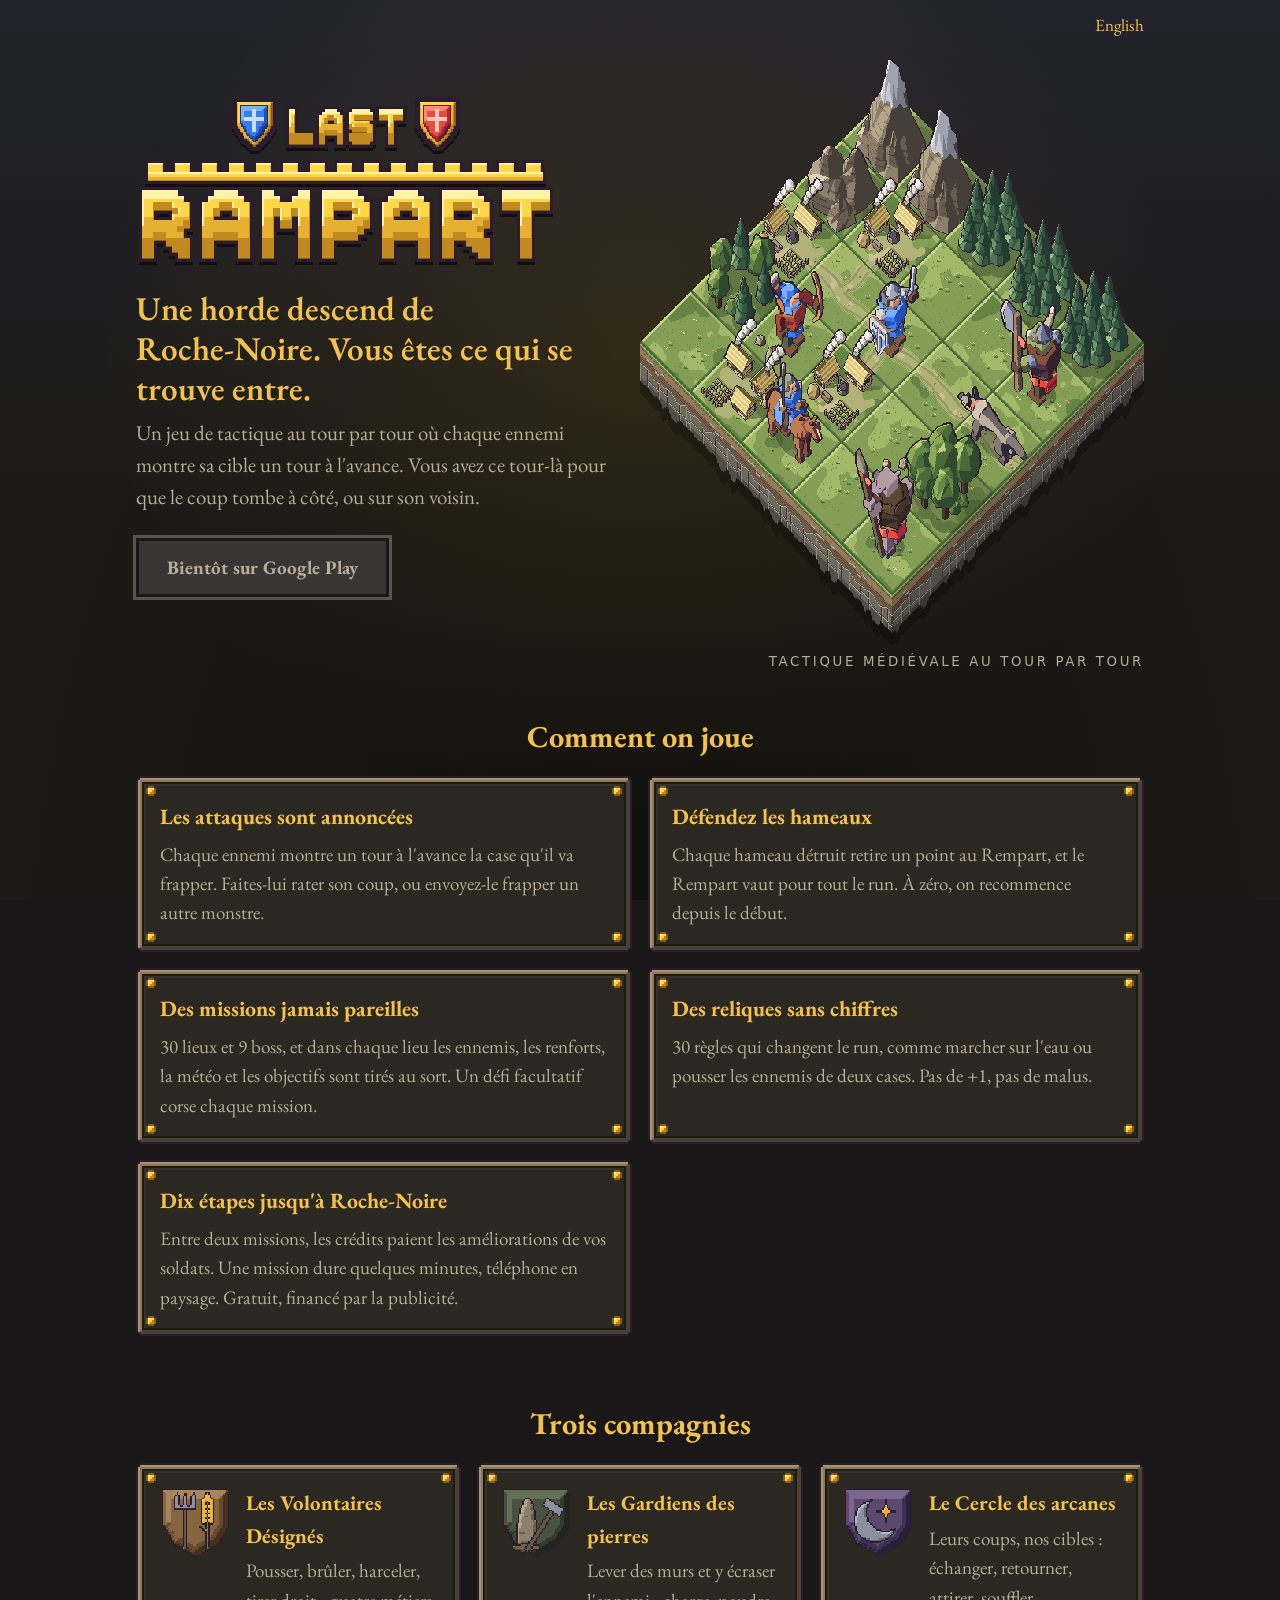
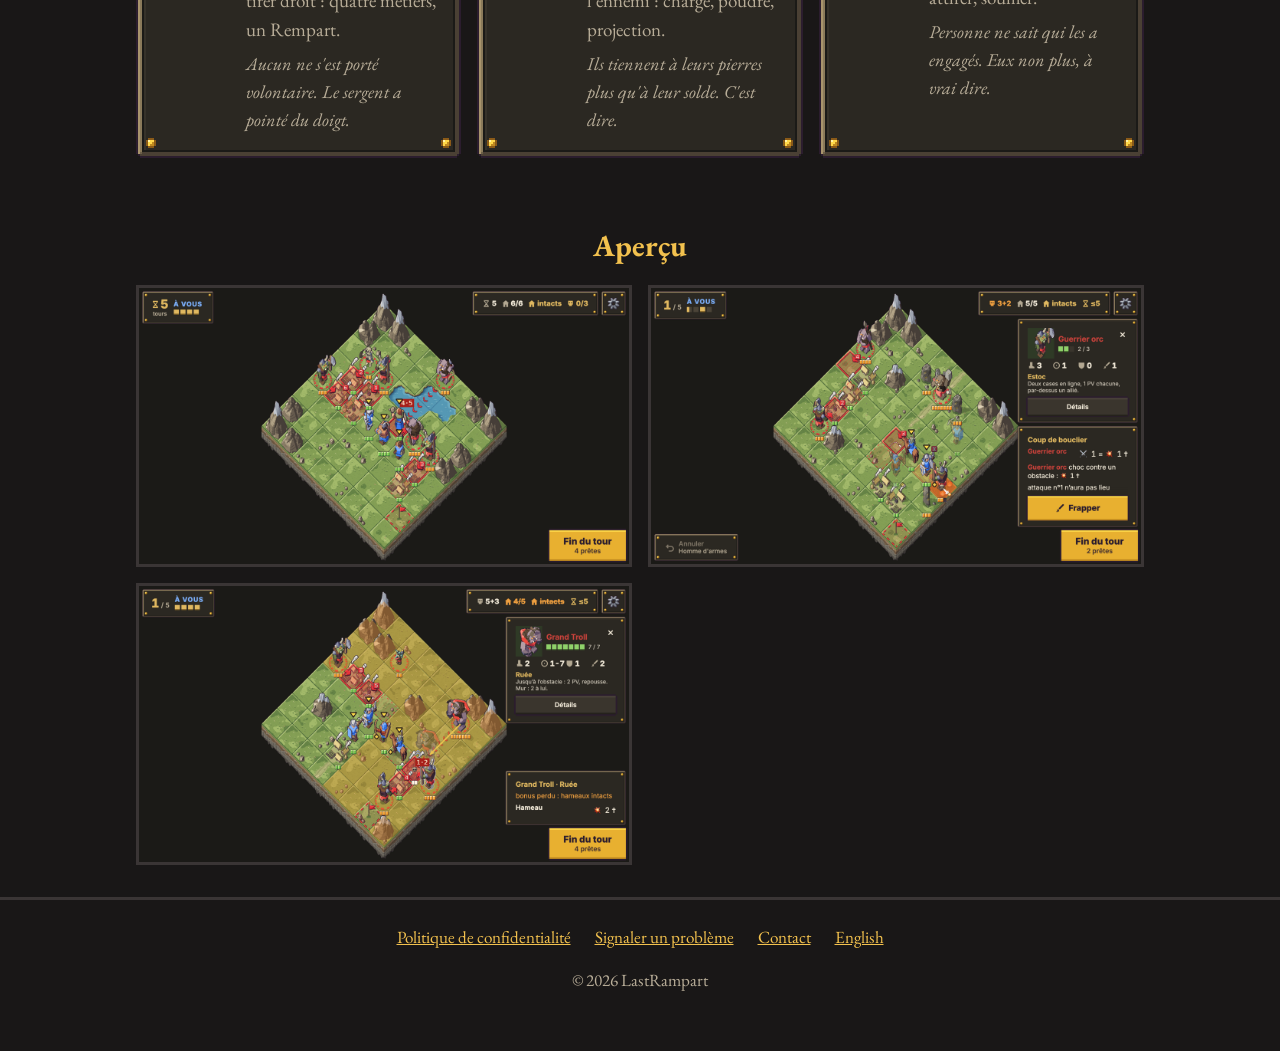
==== index.html @ c041a5e2 "Site : publication depuis 4719627" ====
<!doctype html>
<html lang="fr">
  <head>
    <meta charset="utf-8" />
    <meta name="viewport" content="width=device-width, initial-scale=1" />
    <title>Last Rampart · Tactique au tour par tour</title>
    <meta
      name="description"
      content="Last Rampart, un jeu de tactique au tour par tour en pixel art pour Android. Chaque ennemi montre sa cible un tour à l'avance."
    />
    <link rel="alternate" hreflang="fr" href="https://last-rampart.github.io/" />
    <link rel="alternate" hreflang="en" href="https://last-rampart.github.io/en/" />
    <link rel="icon" type="image/png" href="assets/icon.png" />
    <meta property="og:title" content="Last Rampart" />
    <meta property="og:description" content="Tactique médiéval-fantastique au tour par tour, en pixel art, sur Android." />
    <meta property="og:image" content="https://last-rampart.github.io/assets/banner.png" />
    <link rel="preconnect" href="https://fonts.googleapis.com" />
    <link rel="preconnect" href="https://fonts.gstatic.com" crossorigin />
    <link href="https://fonts.googleapis.com/css2?family=EB+Garamond:wght@400;600;700&display=swap" rel="stylesheet" />
    <link rel="stylesheet" href="style.css" />
  </head>
  <body>
    <div class="wrap">
      <header class="topbar home">
        <a href="en/" hreflang="en" lang="en">English</a>
      </header>

      <!-- L'écran-titre du jeu, sans son menu : le logo en haut à gauche, le plateau qui flotte à droite. -->
      <div class="hero">
        <div class="hero-text">
          <h1><img class="logo pixel" src="assets/title.png" alt="Last Rampart" width="420" height="171" /></h1>
          <p class="tagline">Une horde descend de Roche&#8209;Noire. Vous êtes ce qui se trouve entre.</p>
          <p class="lead">
            Un jeu de tactique au tour par tour où chaque ennemi montre sa cible un tour à l'avance. Vous avez ce
            tour-là pour que le coup tombe à côté, ou sur son voisin.
          </p>
          <!-- Le jour de la sortie : remplacer ce bouton par le lien
               https://play.google.com/store/apps/details?id=com.lastrampart.game -->
          <a class="store-button" aria-disabled="true">Bientôt sur Google Play</a>
        </div>
        <img class="diorama pixel" src="images/diorama.png" alt="" width="640" height="729" />
        <p class="signature">Tactique médiévale au tour par tour</p>
      </div>

      <section>
        <h2>Comment on joue</h2>
        <div class="grid pairs">
          <div class="panel feature">
            <h3>Les attaques sont annoncées</h3>
            <p>Chaque ennemi montre un tour à l'avance la case qu'il va frapper. Faites-lui rater son coup, ou envoyez-le frapper un autre monstre.</p>
          </div>
          <div class="panel feature">
            <h3>Défendez les hameaux</h3>
            <p>Chaque hameau détruit retire un point au Rempart, et le Rempart vaut pour tout le run. À zéro, on recommence depuis le début.</p>
          </div>
          <div class="panel feature">
            <h3>Des missions jamais pareilles</h3>
            <p>30 lieux et 9 boss, et dans chaque lieu les ennemis, les renforts, la météo et les objectifs sont tirés au sort. Un défi facultatif corse chaque mission.</p>
          </div>
          <div class="panel feature">
            <h3>Des reliques sans chiffres</h3>
            <p>30 règles qui changent le run, comme marcher sur l'eau ou pousser les ennemis de deux cases. Pas de +1, pas de malus.</p>
          </div>
          <div class="panel feature">
            <h3>Dix étapes jusqu'à Roche&#8209;Noire</h3>
            <p>Entre deux missions, les crédits paient les améliorations de vos soldats. Une mission dure quelques minutes, téléphone en paysage. Gratuit, financé par la publicité.</p>
          </div>
        </div>
      </section>

      <section>
        <h2>Trois compagnies</h2>
        <div class="grid">
          <div class="panel company">
            <img class="pixel" src="assets/company-marchesMilitia.png" alt="" width="72" height="72" />
            <div>
              <h3>Les Volontaires Désignés</h3>
              <p>Pousser, brûler, harceler, tirer droit : quatre métiers, un Rempart.</p>
              <p class="flavor">Aucun ne s'est porté volontaire. Le sergent a pointé du doigt.</p>
            </div>
          </div>
          <div class="panel company">
            <img class="pixel" src="assets/company-stoneWardens.png" alt="" width="72" height="72" />
            <div>
              <h3>Les Gardiens des pierres</h3>
              <p>Lever des murs et y écraser l'ennemi : charge, poudre, projection.</p>
              <p class="flavor">Ils tiennent à leurs pierres plus qu'à leur solde. C'est dire.</p>
            </div>
          </div>
          <div class="panel company">
            <img class="pixel" src="assets/company-arcaneCircle.png" alt="" width="72" height="72" />
            <div>
              <h3>Le Cercle des arcanes</h3>
              <p>Leurs coups, nos cibles : échanger, retourner, attirer, souffler.</p>
              <p class="flavor">Personne ne sait qui les a engagés. Eux non plus, à vrai dire.</p>
            </div>
          </div>
        </div>
      </section>

      <section>
        <h2>Aperçu</h2>
        <div class="shots">
          <img src="images/screenshot-1-fr.png" alt="Au bord du lac : six attaques ennemies annoncées, quatre hameaux visés" loading="lazy" />
          <img src="images/screenshot-2-fr.png" alt="Un coup de bouclier pousse un orc contre un menhir et annule son attaque" loading="lazy" />
          <img src="images/screenshot-3-fr.png" alt="Le Grand Troll prépare sa ruée vers un hameau" loading="lazy" />
        </div>
      </section>
    </div>

    <footer>
      <div class="wrap">
        <nav>
          <a href="confidentialite.html">Politique de confidentialité</a>
          <a href="signaler.html">Signaler un problème</a>
          <a href="mailto:last.rampart.game@gmail.com">Contact</a>
          <a href="en/" hreflang="en" lang="en">English</a>
        </nav>
        <p>© 2026 LastRampart</p>
      </div>
    </footer>
  </body>
</html>
---- style.css ----
/* Le site de Last Rampart : une page de présentation et la politique de confidentialité, en fr et en en.
   Mêmes codes que le jeu : fond de pierre sombre, or du titre, cadres aux quatre points (frame.png en border-image),
   pixel art agrandi sans flou. */

:root {
  --stone-deep: #191717;
  --stone: #242121;
  --stone-light: #3a3535;
  --gold: #f2c14e;
  --gold-deep: #c98a1b;
  --ink: #ece4d4;
  --ink-soft: #b8ad98;
  --blue: #3d7be0;
  --red: #d8433b;
  --gutter: 16px;
  --measure: 68ch;
}

* {
  box-sizing: border-box;
}

html {
  background: var(--stone-deep);
  color: var(--ink);
  font-family: 'EB Garamond', Georgia, serif;
  font-size: 19px;
  line-height: 1.55;
  -webkit-text-size-adjust: 100%;
}

/* Le fond de l'écran-titre du jeu (ui/widgets/menu.css) : une lueur dorée sur la pierre sombre. */
body {
  margin: 0;
  background:
    radial-gradient(ellipse at 50% 38%, rgba(232, 176, 48, 0.12), transparent 60%),
    radial-gradient(ellipse at 50% 120%, #10100d 10%, transparent 70%),
    linear-gradient(#22232c, #1b1a17 55%);
  background-color: var(--stone-deep);
  background-attachment: fixed;
}

img.pixel {
  image-rendering: pixelated;
  image-rendering: crisp-edges;
}

a {
  color: var(--gold);
}

a:hover {
  color: #ffe08a;
}

.wrap {
  max-width: 1040px;
  margin: 0 auto;
  padding: 0 var(--gutter);
}

/* La barre du haut : le nom du jeu et la langue. */
.topbar {
  display: flex;
  align-items: center;
  justify-content: space-between;
  gap: 12px;
  padding: 12px 0;
  font-size: 0.9rem;
}

.topbar a {
  text-decoration: none;
}

.brand {
  display: flex;
  align-items: center;
  gap: 10px;
  font-weight: 600;
  color: var(--ink);
}

.brand img {
  width: 32px;
  height: 32px;
  border-radius: 6px;
}

/* Le cadre aux quatre points du jeu. */
.panel {
  border: 24px solid transparent;
  border-image: url('assets/frame.png') 12 fill / 24px stretch;
  image-rendering: pixelated;
}

.panel.gold {
  border-image-source: url('assets/frame-gold.png');
}

.panel > :first-child {
  margin-top: 0;
}

.panel > :last-child {
  margin-bottom: 0;
}

/* L'en-tête : l'écran-titre du jeu sans son menu. Le logo (140×57, title.png en ×2) affiché en ×3 en haut à
   gauche, l'accroche à la place des boutons, le plateau à droite qui flotte par pas d'un pixel, la signature en bas. */
.topbar.home {
  justify-content: flex-end;
}

.hero {
  position: relative;
  display: grid;
  grid-template-columns: minmax(0, 480px) minmax(0, 1fr);
  align-items: center;
  gap: 24px;
  padding: 8px 0 48px;
}

.hero h1 {
  margin: 0;
  line-height: 0;
}

.hero .logo {
  width: 420px;
  max-width: 100%;
  height: auto;
  filter: drop-shadow(0 3px 0 #120f0d);
}

.hero .diorama {
  justify-self: center;
  width: 100%;
  max-width: 560px;
  height: auto;
  filter: drop-shadow(0 12px 0 rgba(0, 0, 0, 0.25));
  animation: diorama-float 5s steps(4) infinite alternate;
}

@keyframes diorama-float {
  from {
    transform: translateY(0);
  }
  to {
    transform: translateY(-4px);
  }
}

@media (prefers-reduced-motion: reduce) {
  .hero .diorama {
    animation: none;
  }
}

.signature {
  position: absolute;
  right: 0;
  bottom: 8px;
  margin: 0;
  font-family: system-ui, sans-serif;
  font-size: 0.7rem;
  letter-spacing: 0.2em;
  text-transform: uppercase;
  color: var(--ink-soft);
}

.tagline {
  font-size: clamp(1.4rem, 2.6vw, 1.8rem);
  line-height: 1.2;
  color: var(--gold);
  margin: 24px 0 8px;
  font-weight: 600;
}

.lead {
  margin: 0 0 24px;
  color: var(--ink-soft);
  font-size: 1.1rem;
}

/* Téléphone en portrait : le logo, le plateau, puis le texte. */
@media (max-width: 760px) {
  .hero {
    grid-template-columns: minmax(0, 1fr);
    text-align: center;
    padding-bottom: 40px;
  }
  .hero .logo {
    width: 280px;
  }
  .hero .diorama {
    grid-row: 2;
    max-width: 360px;
  }
  .hero-text {
    display: contents;
  }
  .hero .store-button {
    justify-self: center;
  }
  .signature {
    position: static;
    text-align: center;
  }
}

.store-button {
  display: inline-block;
  padding: 12px 28px;
  background: var(--gold);
  color: var(--stone-deep);
  font-weight: 700;
  text-decoration: none;
  border: 3px solid var(--stone-deep);
  box-shadow: 0 0 0 3px var(--gold-deep), 4px 4px 0 3px #000;
}

.store-button:hover {
  background: #ffd76e;
  color: var(--stone-deep);
}

.store-button[aria-disabled='true'] {
  background: var(--stone-light);
  color: var(--ink-soft);
  box-shadow: 0 0 0 3px #5a5350;
  cursor: default;
}

section {
  padding: 32px 0;
}

h2 {
  color: var(--gold);
  font-size: 1.6rem;
  margin: 0 0 16px;
  text-align: center;
}

.grid {
  display: grid;
  grid-template-columns: repeat(auto-fit, minmax(260px, 1fr));
  gap: 16px;
}

.feature h3 {
  color: var(--gold);
  margin: 0 0 6px;
  font-size: 1.15rem;
}

.feature p {
  margin: 0;
  color: var(--ink-soft);
}

.company {
  display: flex;
  gap: 14px;
  align-items: flex-start;
}

.company img {
  width: 72px;
  height: 72px;
  flex: none;
}

.company h3 {
  margin: 0 0 4px;
  color: var(--gold);
  font-size: 1.1rem;
}

.company p {
  margin: 0;
  color: var(--ink-soft);
}

.company .flavor {
  font-style: italic;
  margin-top: 6px;
  font-size: 0.95rem;
}

.shots {
  display: grid;
  grid-template-columns: repeat(auto-fit, minmax(min(100%, 460px), 1fr));
  gap: 16px;
}

.shots img {
  width: 100%;
  height: auto;
  display: block;
  border: 3px solid var(--stone-light);
}

/* Les pages de texte (confidentialité). */
.document {
  max-width: calc(var(--measure) + 48px);
  margin: 16px auto 48px;
}

.document h1 {
  color: var(--gold);
  font-size: 1.9rem;
  line-height: 1.2;
  margin: 0 0 8px;
}

.document h2 {
  text-align: left;
  font-size: 1.3rem;
  margin: 32px 0 8px;
}

.document .updated {
  color: var(--ink-soft);
  font-size: 0.95rem;
}

.document li {
  margin-bottom: 4px;
}

footer {
  border-top: 3px solid var(--stone-light);
  padding: 24px 0 40px;
  text-align: center;
  font-size: 0.9rem;
  color: var(--ink-soft);
}

footer nav {
  display: flex;
  flex-wrap: wrap;
  justify-content: center;
  gap: 8px 24px;
  margin-bottom: 8px;
}

/* Les quatre atouts : deux par ligne sur un écran large, un par ligne sur un téléphone. */
.grid.pairs {
  grid-template-columns: repeat(auto-fit, minmax(min(100%, 420px), 1fr));
}

/* Le formulaire de signalement (signaler.html, en/report.html) : des champs sur la pierre, dans le cadre du document. */
.report {
  display: flex;
  flex-direction: column;
  margin-top: 24px;
}

.report label {
  color: var(--gold);
  font-weight: 600;
  margin: 20px 0 6px;
}

.report .required {
  color: var(--ink-soft);
  font-weight: 400;
  font-size: 0.9rem;
}

.report input,
.report textarea,
.report select {
  width: 100%;
  padding: 10px 12px;
  font: inherit;
  color: var(--ink);
  background: var(--stone-deep);
  border: 3px solid var(--stone-light);
  border-radius: 0;
}

.report input:focus,
.report textarea:focus,
.report select:focus {
  outline: none;
  border-color: var(--gold-deep);
}

.report textarea {
  resize: vertical;
}

.report textarea.code {
  font-family: ui-monospace, Menlo, Consolas, monospace;
  font-size: 0.85rem;
}

.report .hint {
  margin: 6px 0 0;
  color: var(--ink-soft);
  font-size: 0.95rem;
}

.report .store-button {
  align-self: flex-start;
  margin-top: 28px;
  font: inherit;
  font-weight: 700;
  cursor: pointer;
}
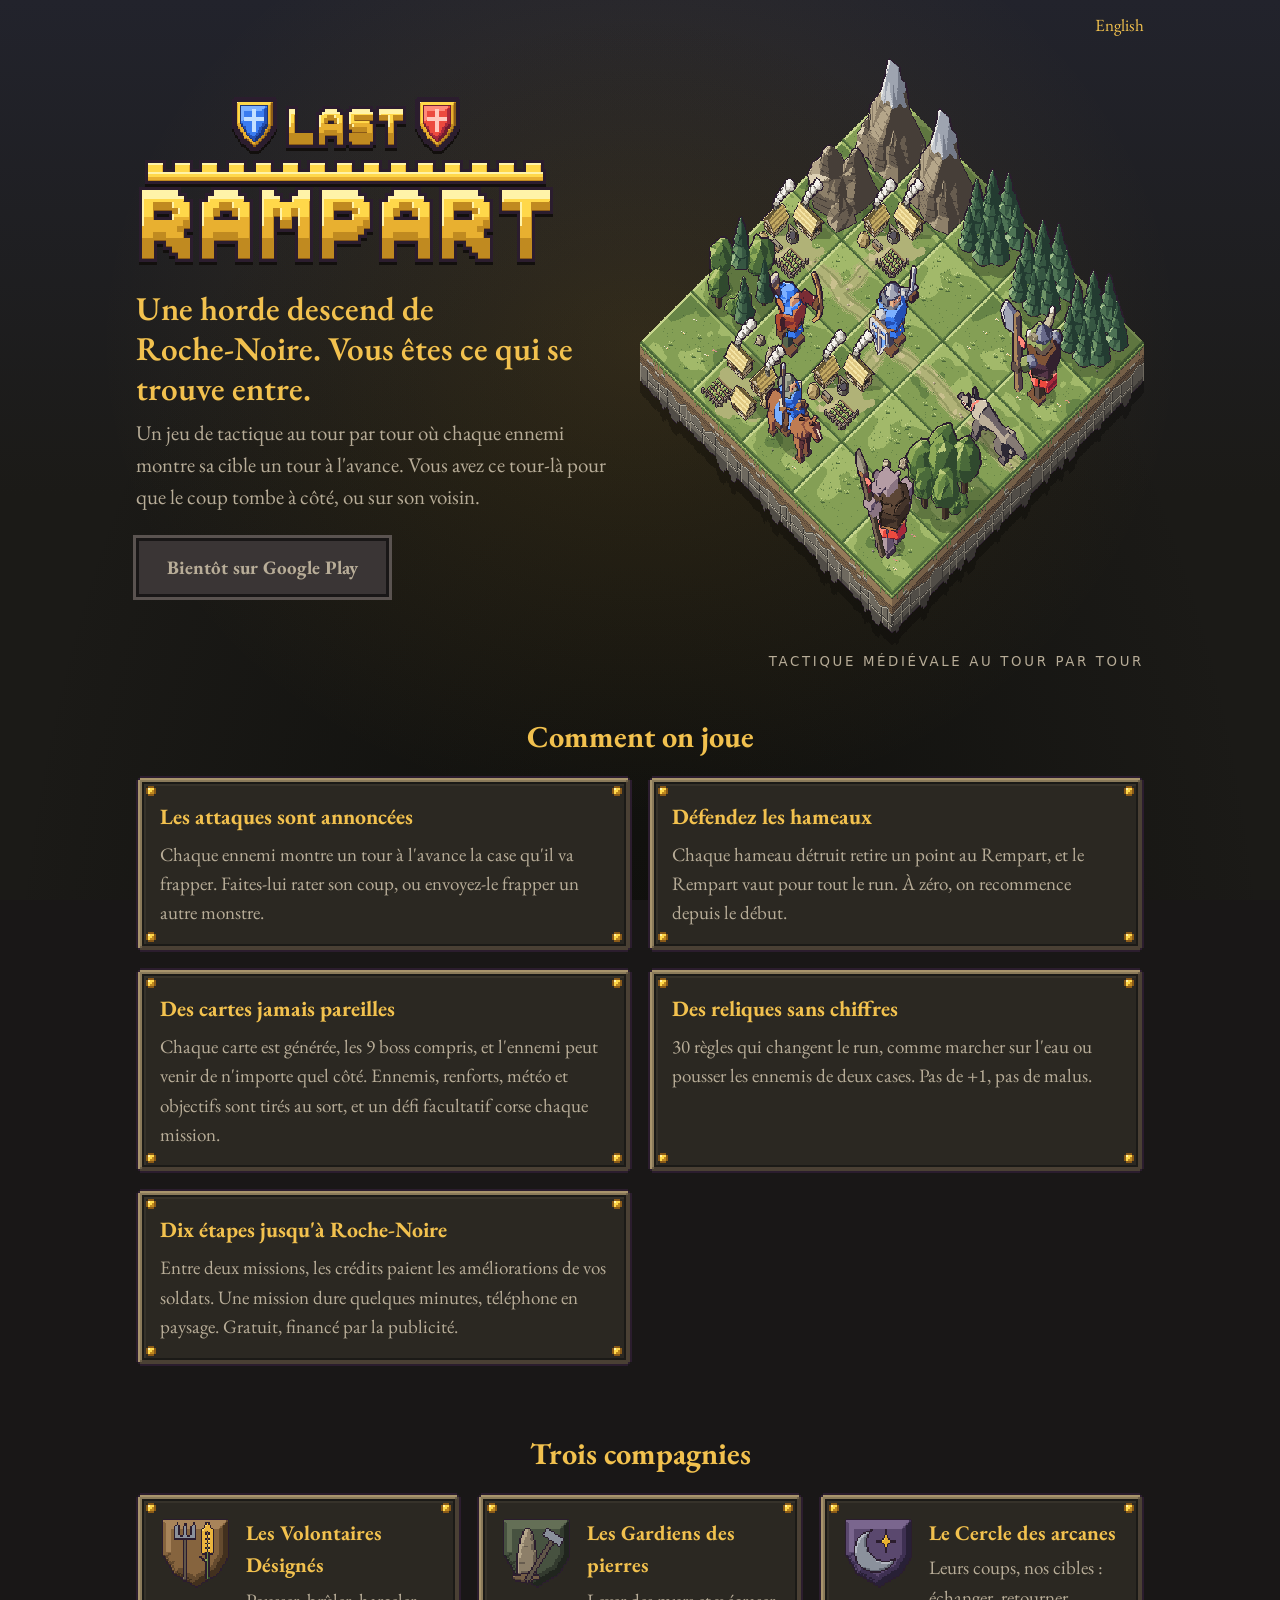
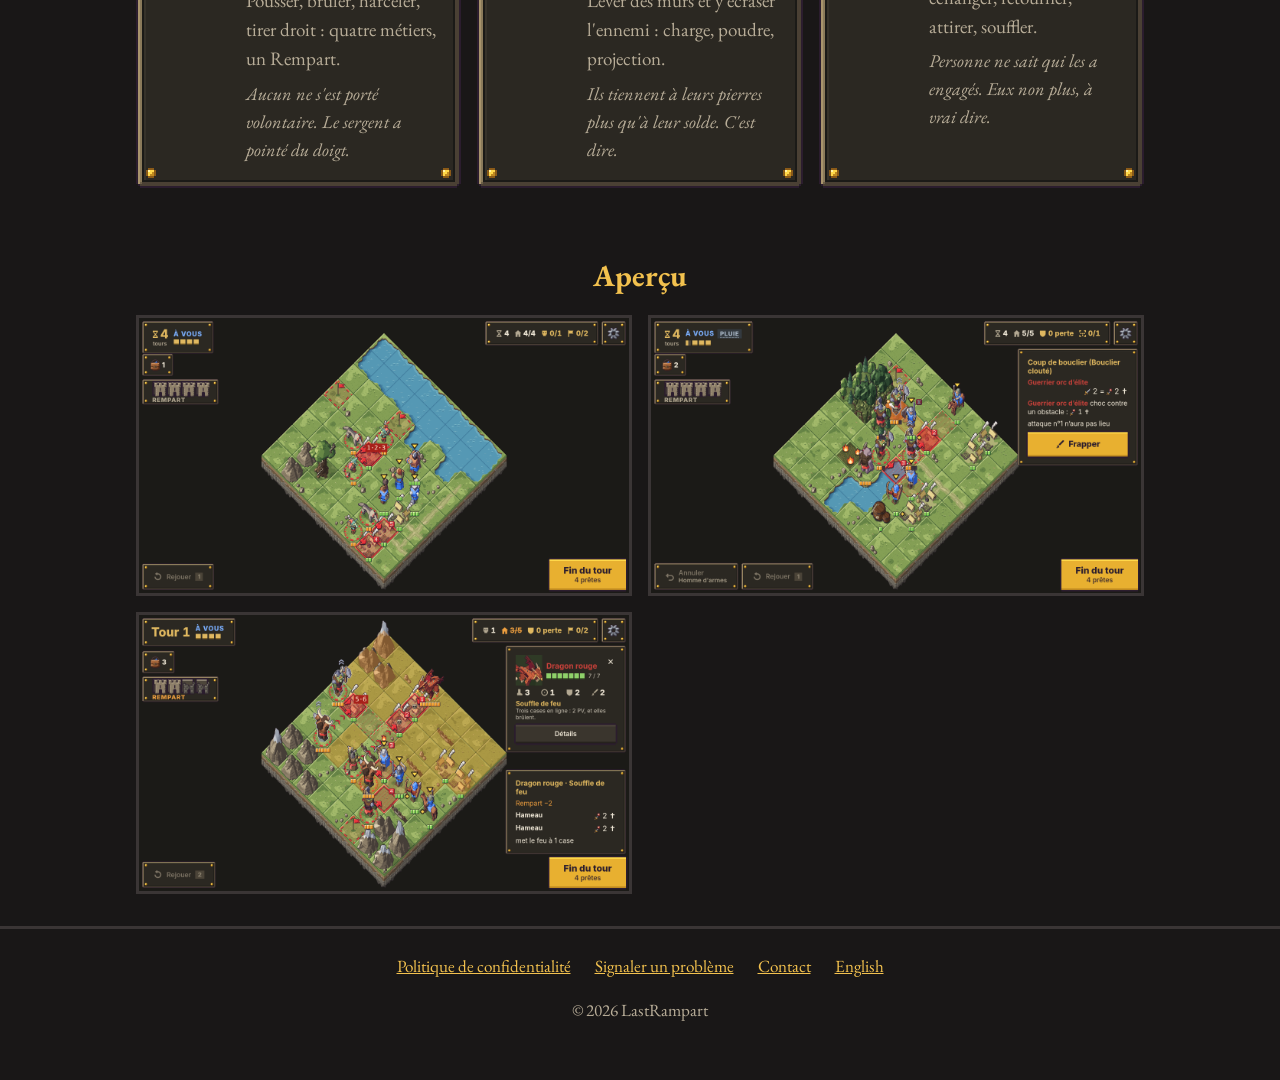
==== commit f75675d9: "Site : publication depuis 476fbcb" ====
--- a/index.html
+++ b/index.html
@@ -54,8 +54,8 @@
             <p>Chaque hameau détruit retire un point au Rempart, et le Rempart vaut pour tout le run. À zéro, on recommence depuis le début.</p>
           </div>
           <div class="panel feature">
-            <h3>Des missions jamais pareilles</h3>
-            <p>30 lieux et 9 boss, et dans chaque lieu les ennemis, les renforts, la météo et les objectifs sont tirés au sort. Un défi facultatif corse chaque mission.</p>
+            <h3>Des cartes jamais pareilles</h3>
+            <p>Chaque carte est générée, les 9 boss compris, et l'ennemi peut venir de n'importe quel côté. Ennemis, renforts, météo et objectifs sont tirés au sort, et un défi facultatif corse chaque mission.</p>
           </div>
           <div class="panel feature">
             <h3>Des reliques sans chiffres</h3>
@@ -101,9 +101,9 @@
       <section>
         <h2>Aperçu</h2>
         <div class="shots">
-          <img src="images/screenshot-1-fr.png" alt="Au bord du lac : six attaques ennemies annoncées, quatre hameaux visés" loading="lazy" />
-          <img src="images/screenshot-2-fr.png" alt="Un coup de bouclier pousse un orc contre un menhir et annule son attaque" loading="lazy" />
-          <img src="images/screenshot-3-fr.png" alt="Le Grand Troll prépare sa ruée vers un hameau" loading="lazy" />
+          <img src="images/screenshot-1-fr.png" alt="Sur le rivage : cinq attaques annoncées, trois hameaux visés" loading="lazy" />
+          <img src="images/screenshot-2-fr.png" alt="Dans les vallées, un coup de bouclier pousse un orc d'élite contre un obstacle et annule son attaque" loading="lazy" />
+          <img src="images/screenshot-3-fr.png" alt="À Roche-Noire, le dragon rouge annonce son souffle de feu sur deux hameaux" loading="lazy" />
         </div>
       </section>
     </div>
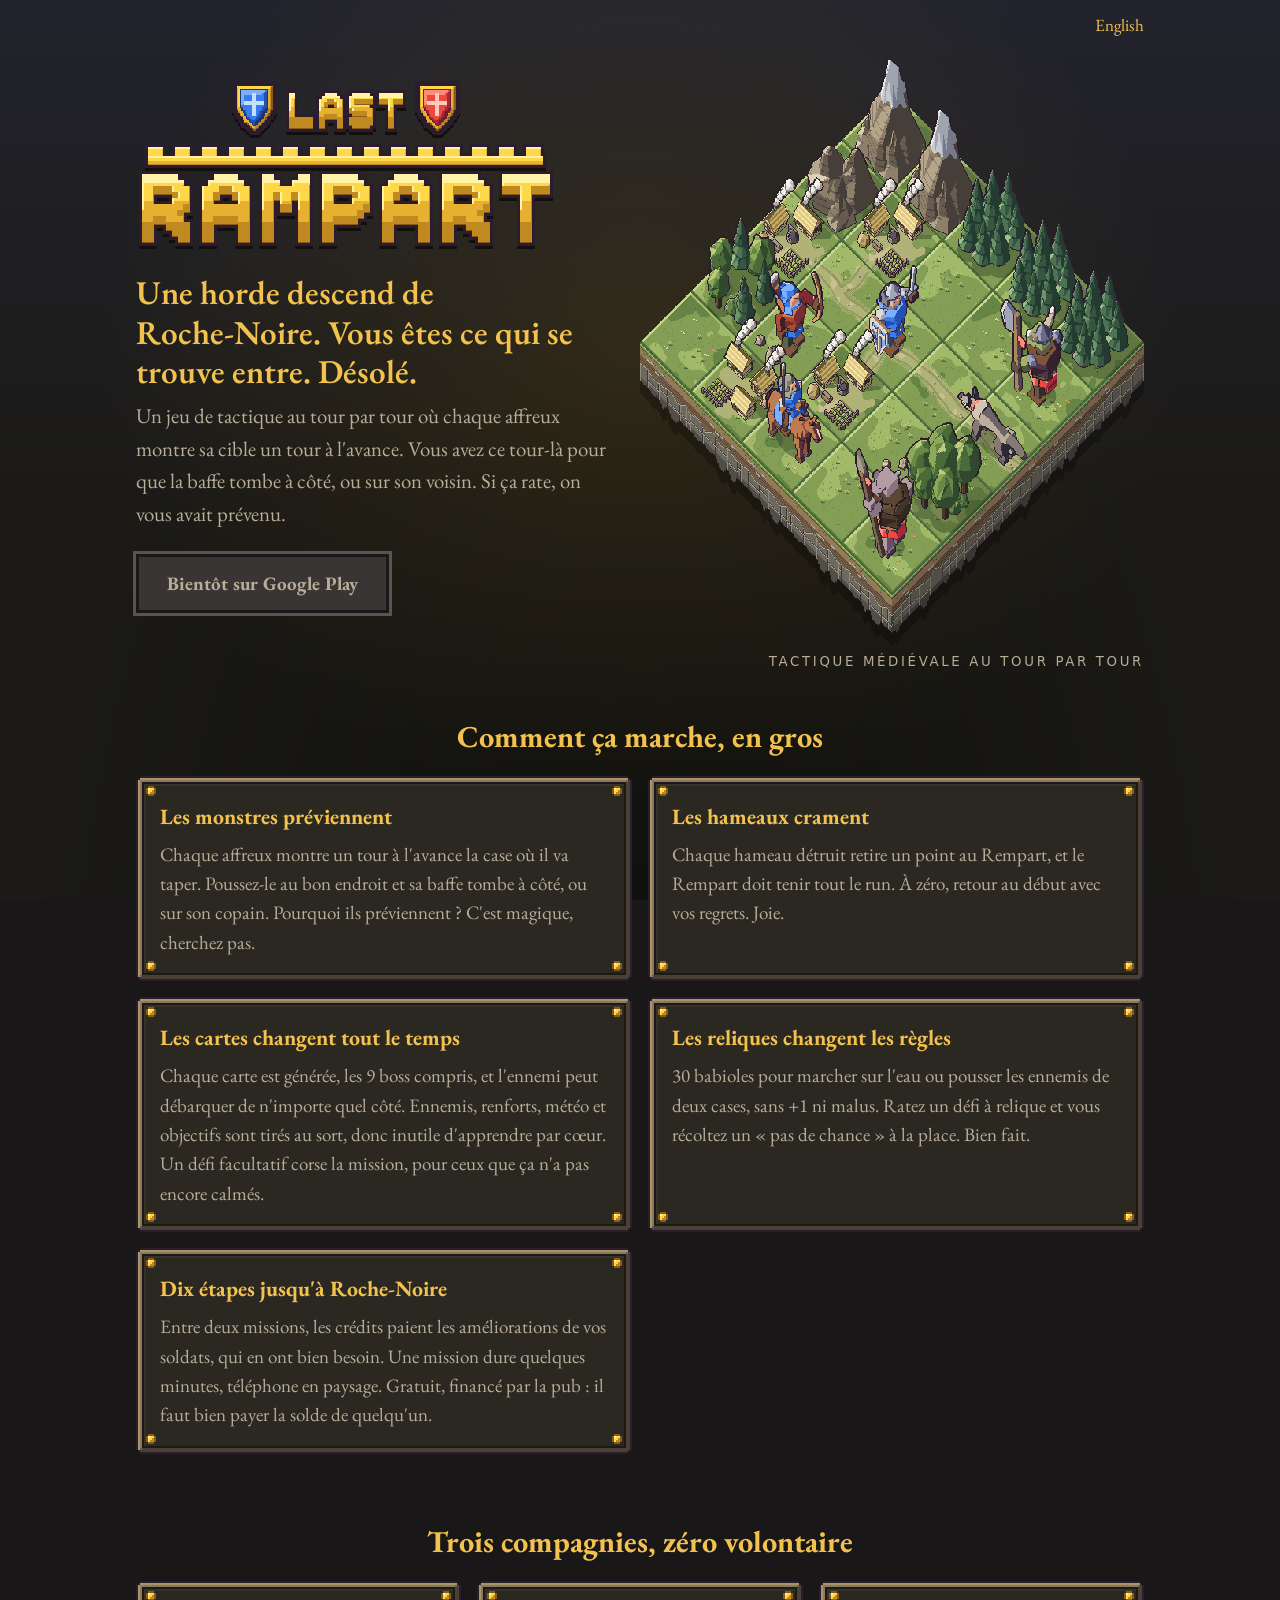
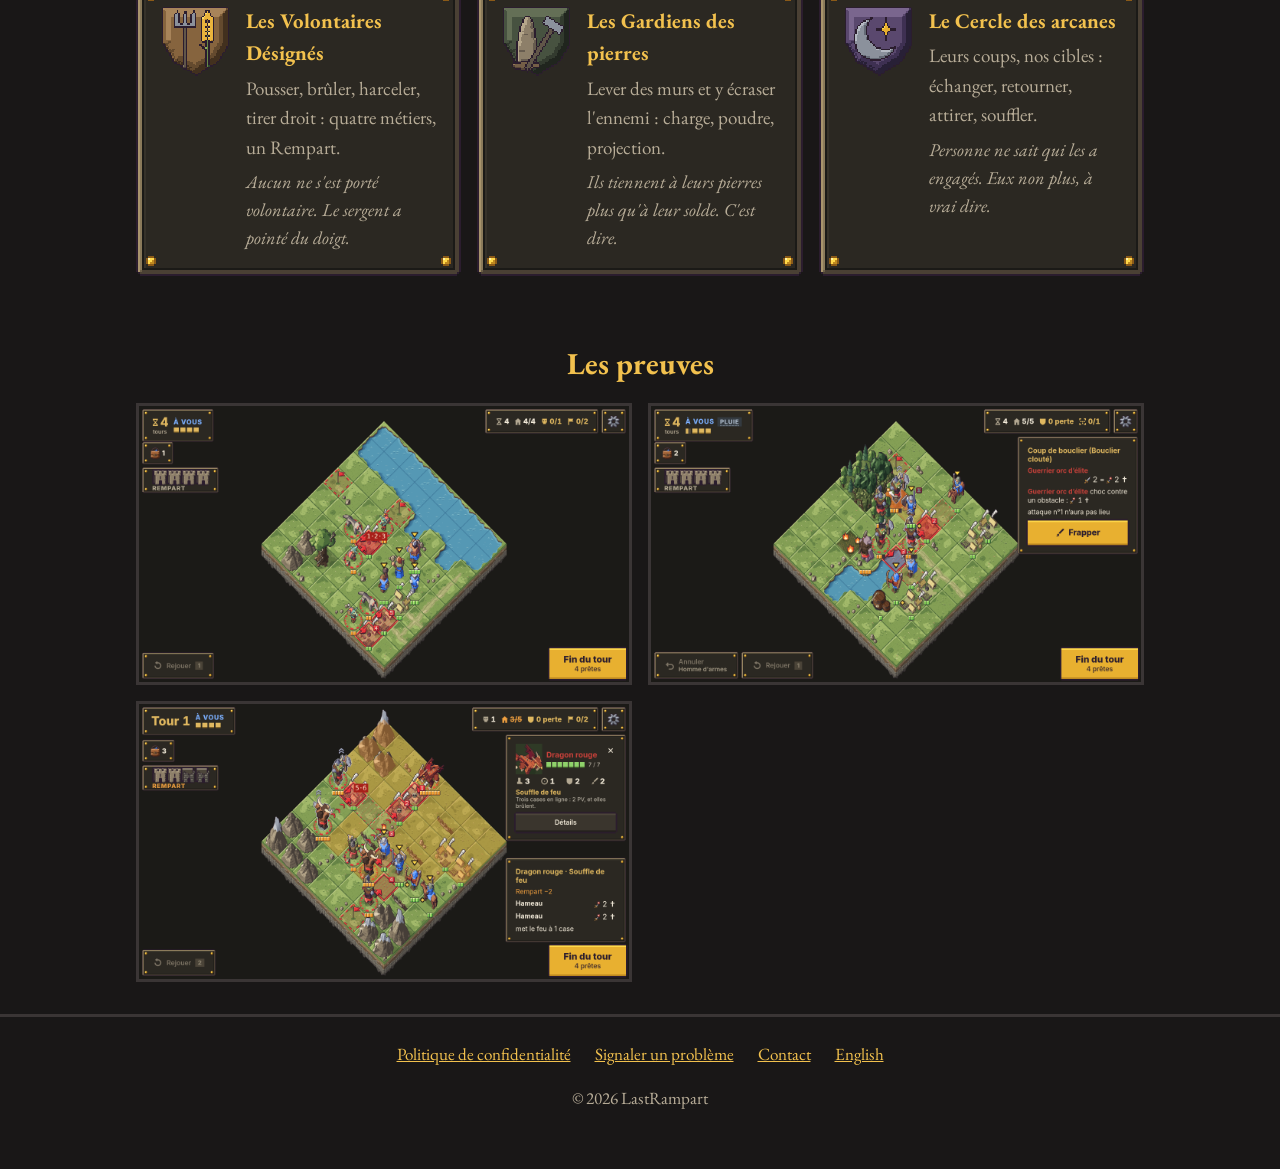
==== commit 24beb51c: "Site : publication depuis 6ed8fae" ====
--- a/index.html
+++ b/index.html
@@ -6,13 +6,13 @@
     <title>Last Rampart · Tactique au tour par tour</title>
     <meta
       name="description"
-      content="Last Rampart, un jeu de tactique au tour par tour en pixel art pour Android. Chaque ennemi montre sa cible un tour à l'avance."
+      content="Last Rampart, un jeu de tactique au tour par tour en pixel art pour Android. Les monstres annoncent leurs baffes. Vous allez perdre quand même."
     />
     <link rel="alternate" hreflang="fr" href="https://last-rampart.github.io/" />
     <link rel="alternate" hreflang="en" href="https://last-rampart.github.io/en/" />
     <link rel="icon" type="image/png" href="assets/icon.png" />
     <meta property="og:title" content="Last Rampart" />
-    <meta property="og:description" content="Tactique médiéval-fantastique au tour par tour, en pixel art, sur Android." />
+    <meta property="og:description" content="Une horde, quatre malheureux, et vous aux commandes. Tactique au tour par tour, en pixel art, sur Android." />
     <meta property="og:image" content="https://last-rampart.github.io/assets/banner.png" />
     <link rel="preconnect" href="https://fonts.googleapis.com" />
     <link rel="preconnect" href="https://fonts.gstatic.com" crossorigin />
@@ -29,10 +29,10 @@
       <div class="hero">
         <div class="hero-text">
           <h1><img class="logo pixel" src="assets/title.png" alt="Last Rampart" width="420" height="171" /></h1>
-          <p class="tagline">Une horde descend de Roche&#8209;Noire. Vous êtes ce qui se trouve entre.</p>
+          <p class="tagline">Une horde descend de Roche&#8209;Noire. Vous êtes ce qui se trouve entre. Désolé.</p>
           <p class="lead">
-            Un jeu de tactique au tour par tour où chaque ennemi montre sa cible un tour à l'avance. Vous avez ce
-            tour-là pour que le coup tombe à côté, ou sur son voisin.
+            Un jeu de tactique au tour par tour où chaque affreux montre sa cible un tour à l'avance. Vous avez ce
+            tour-là pour que la baffe tombe à côté, ou sur son voisin. Si ça rate, on vous avait prévenu.
           </p>
           <!-- Le jour de la sortie : remplacer ce bouton par le lien
                https://play.google.com/store/apps/details?id=com.lastrampart.game -->
@@ -43,33 +43,33 @@
       </div>
 
       <section>
-        <h2>Comment on joue</h2>
+        <h2>Comment ça marche, en gros</h2>
         <div class="grid pairs">
           <div class="panel feature">
-            <h3>Les attaques sont annoncées</h3>
-            <p>Chaque ennemi montre un tour à l'avance la case qu'il va frapper. Faites-lui rater son coup, ou envoyez-le frapper un autre monstre.</p>
+            <h3>Les monstres préviennent</h3>
+            <p>Chaque affreux montre un tour à l'avance la case où il va taper. Poussez-le au bon endroit et sa baffe tombe à côté, ou sur son copain. Pourquoi ils préviennent ? C'est magique, cherchez pas.</p>
           </div>
           <div class="panel feature">
-            <h3>Défendez les hameaux</h3>
-            <p>Chaque hameau détruit retire un point au Rempart, et le Rempart vaut pour tout le run. À zéro, on recommence depuis le début.</p>
+            <h3>Les hameaux crament</h3>
+            <p>Chaque hameau détruit retire un point au Rempart, et le Rempart doit tenir tout le run. À zéro, retour au début avec vos regrets. Joie.</p>
           </div>
           <div class="panel feature">
-            <h3>Des cartes jamais pareilles</h3>
-            <p>Chaque carte est générée, les 9 boss compris, et l'ennemi peut venir de n'importe quel côté. Ennemis, renforts, météo et objectifs sont tirés au sort, et un défi facultatif corse chaque mission.</p>
+            <h3>Les cartes changent tout le temps</h3>
+            <p>Chaque carte est générée, les 9 boss compris, et l'ennemi peut débarquer de n'importe quel côté. Ennemis, renforts, météo et objectifs sont tirés au sort, donc inutile d'apprendre par cœur. Un défi facultatif corse la mission, pour ceux que ça n'a pas encore calmés.</p>
           </div>
           <div class="panel feature">
-            <h3>Des reliques sans chiffres</h3>
-            <p>30 règles qui changent le run, comme marcher sur l'eau ou pousser les ennemis de deux cases. Pas de +1, pas de malus.</p>
+            <h3>Les reliques changent les règles</h3>
+            <p>30 babioles pour marcher sur l'eau ou pousser les ennemis de deux cases, sans +1 ni malus. Ratez un défi à relique et vous récoltez un « pas de chance » à la place. Bien fait.</p>
           </div>
           <div class="panel feature">
             <h3>Dix étapes jusqu'à Roche&#8209;Noire</h3>
-            <p>Entre deux missions, les crédits paient les améliorations de vos soldats. Une mission dure quelques minutes, téléphone en paysage. Gratuit, financé par la publicité.</p>
+            <p>Entre deux missions, les crédits paient les améliorations de vos soldats, qui en ont bien besoin. Une mission dure quelques minutes, téléphone en paysage. Gratuit, financé par la pub : il faut bien payer la solde de quelqu'un.</p>
           </div>
         </div>
       </section>
 
       <section>
-        <h2>Trois compagnies</h2>
+        <h2>Trois compagnies, zéro volontaire</h2>
         <div class="grid">
           <div class="panel company">
             <img class="pixel" src="assets/company-marchesMilitia.png" alt="" width="72" height="72" />
@@ -99,7 +99,7 @@
       </section>
 
       <section>
-        <h2>Aperçu</h2>
+        <h2>Les preuves</h2>
         <div class="shots">
           <img src="images/screenshot-1-fr.png" alt="Sur le rivage : cinq attaques annoncées, trois hameaux visés" loading="lazy" />
           <img src="images/screenshot-2-fr.png" alt="Dans les vallées, un coup de bouclier pousse un orc d'élite contre un obstacle et annule son attaque" loading="lazy" />
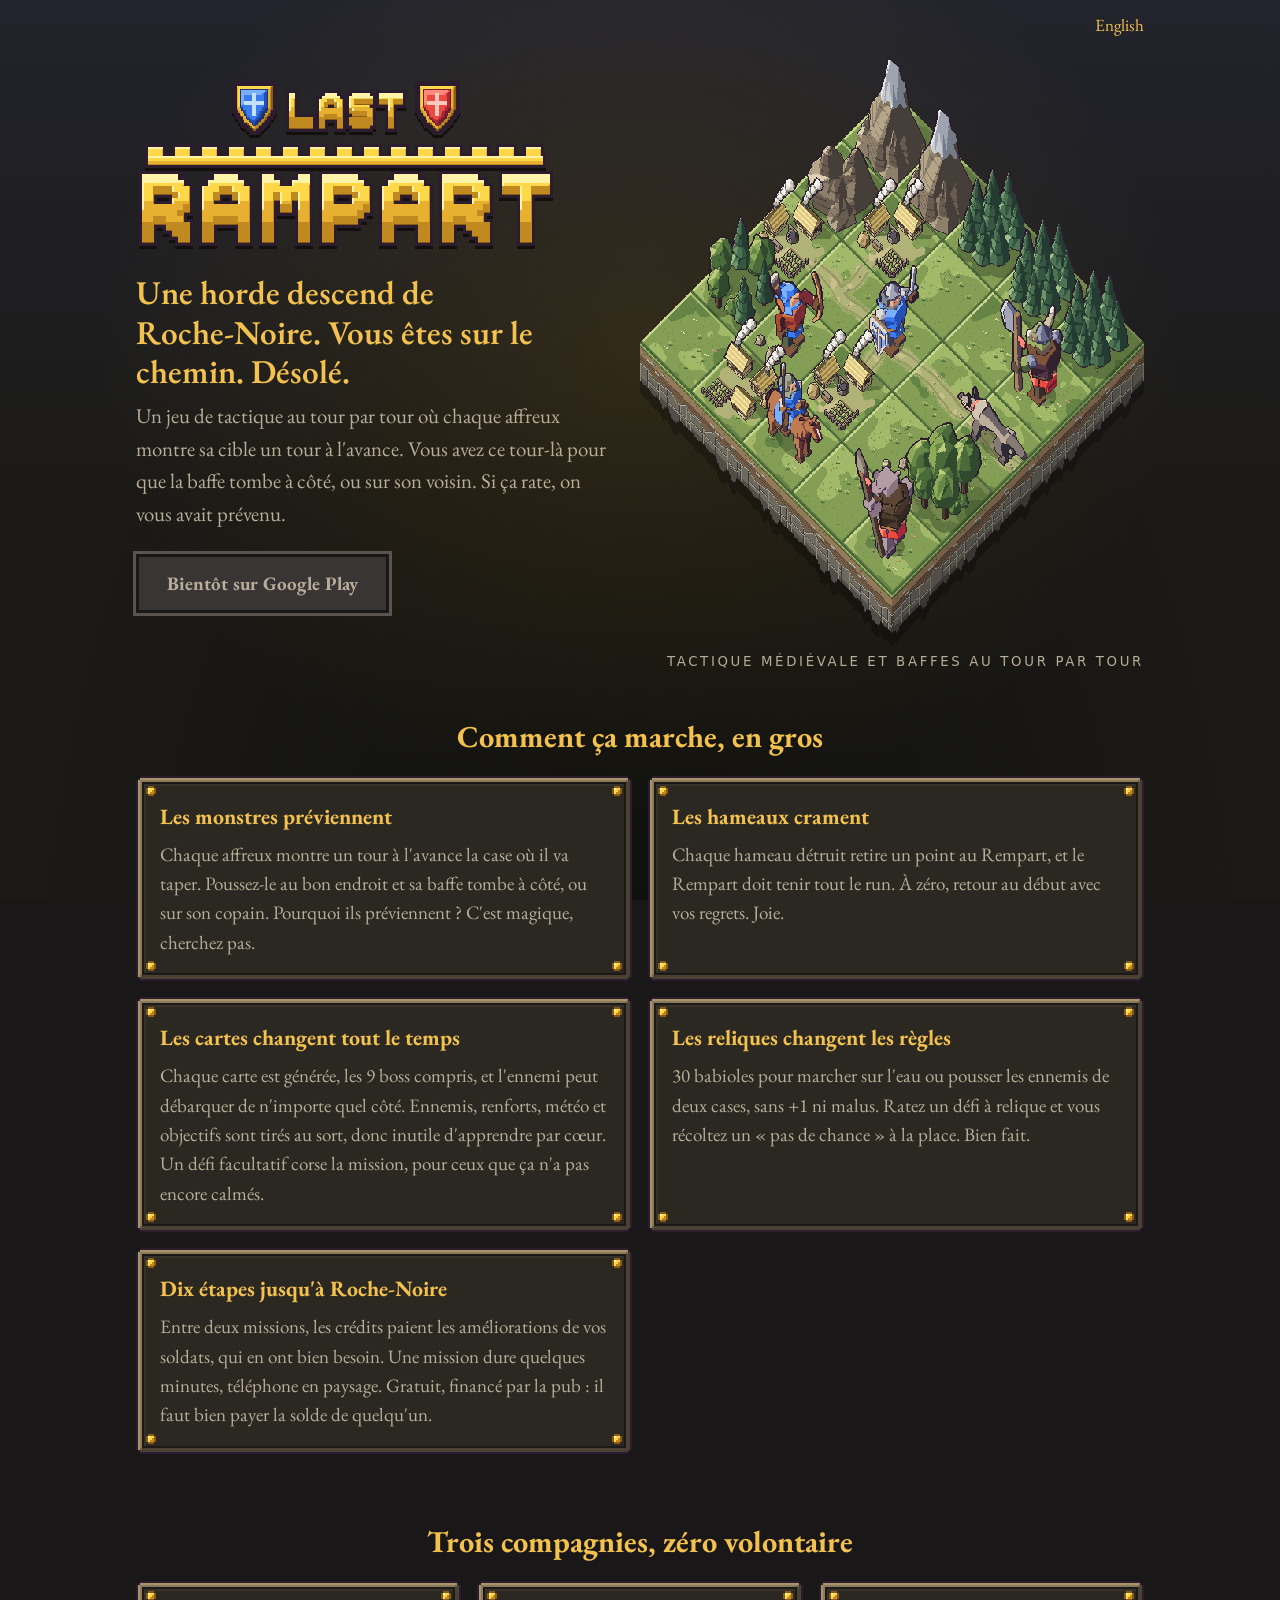
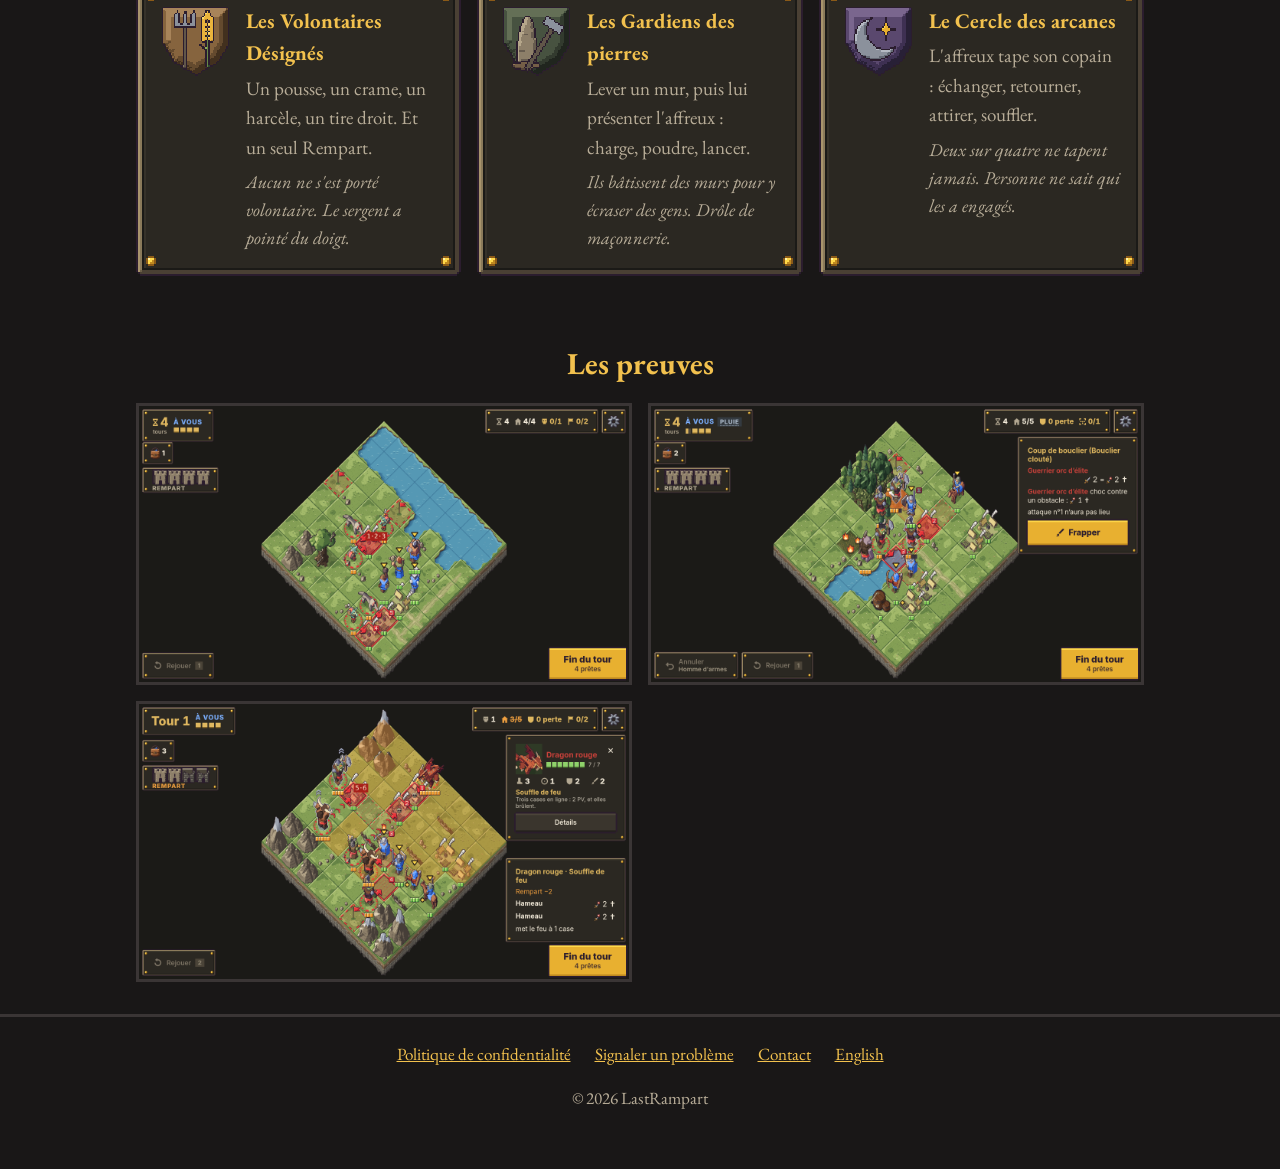
==== commit 8f79c96a: "Site : publication depuis 0e09ac5" ====
--- a/index.html
+++ b/index.html
@@ -29,7 +29,7 @@
       <div class="hero">
         <div class="hero-text">
           <h1><img class="logo pixel" src="assets/title.png" alt="Last Rampart" width="420" height="171" /></h1>
-          <p class="tagline">Une horde descend de Roche&#8209;Noire. Vous êtes ce qui se trouve entre. Désolé.</p>
+          <p class="tagline">Une horde descend de Roche&#8209;Noire. Vous êtes sur le chemin. Désolé.</p>
           <p class="lead">
             Un jeu de tactique au tour par tour où chaque affreux montre sa cible un tour à l'avance. Vous avez ce
             tour-là pour que la baffe tombe à côté, ou sur son voisin. Si ça rate, on vous avait prévenu.
@@ -39,7 +39,7 @@
           <a class="store-button" aria-disabled="true">Bientôt sur Google Play</a>
         </div>
         <img class="diorama pixel" src="images/diorama.png" alt="" width="640" height="729" />
-        <p class="signature">Tactique médiévale au tour par tour</p>
+        <p class="signature">Tactique médiévale et baffes au tour par tour</p>
       </div>
 
       <section>
@@ -75,7 +75,7 @@
             <img class="pixel" src="assets/company-marchesMilitia.png" alt="" width="72" height="72" />
             <div>
               <h3>Les Volontaires Désignés</h3>
-              <p>Pousser, brûler, harceler, tirer droit : quatre métiers, un Rempart.</p>
+              <p>Un pousse, un crame, un harcèle, un tire droit. Et un seul Rempart.</p>
               <p class="flavor">Aucun ne s'est porté volontaire. Le sergent a pointé du doigt.</p>
             </div>
           </div>
@@ -83,16 +83,16 @@
             <img class="pixel" src="assets/company-stoneWardens.png" alt="" width="72" height="72" />
             <div>
               <h3>Les Gardiens des pierres</h3>
-              <p>Lever des murs et y écraser l'ennemi : charge, poudre, projection.</p>
-              <p class="flavor">Ils tiennent à leurs pierres plus qu'à leur solde. C'est dire.</p>
+              <p>Lever un mur, puis lui présenter l'affreux : charge, poudre, lancer.</p>
+              <p class="flavor">Ils bâtissent des murs pour y écraser des gens. Drôle de maçonnerie.</p>
             </div>
           </div>
           <div class="panel company">
             <img class="pixel" src="assets/company-arcaneCircle.png" alt="" width="72" height="72" />
             <div>
               <h3>Le Cercle des arcanes</h3>
-              <p>Leurs coups, nos cibles : échanger, retourner, attirer, souffler.</p>
-              <p class="flavor">Personne ne sait qui les a engagés. Eux non plus, à vrai dire.</p>
+              <p>L'affreux tape son copain : échanger, retourner, attirer, souffler.</p>
+              <p class="flavor">Deux sur quatre ne tapent jamais. Personne ne sait qui les a engagés.</p>
             </div>
           </div>
         </div>
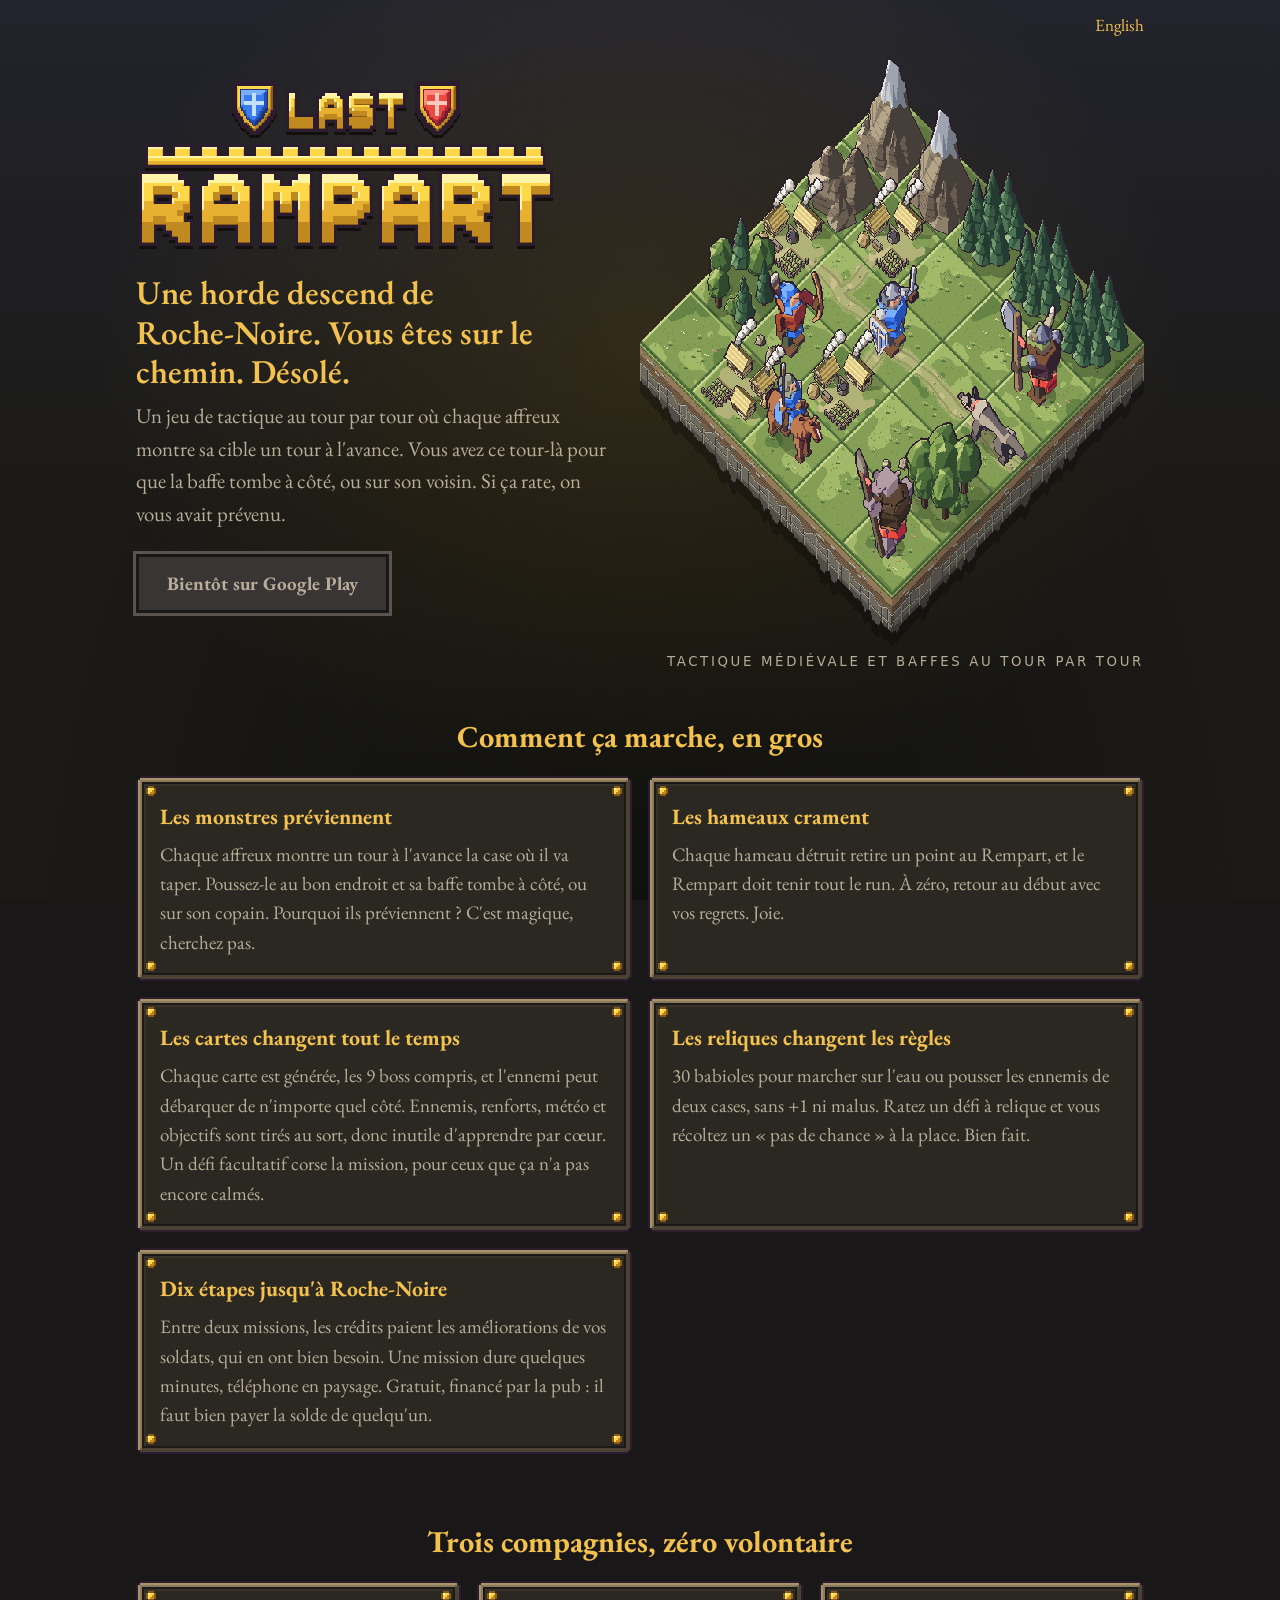
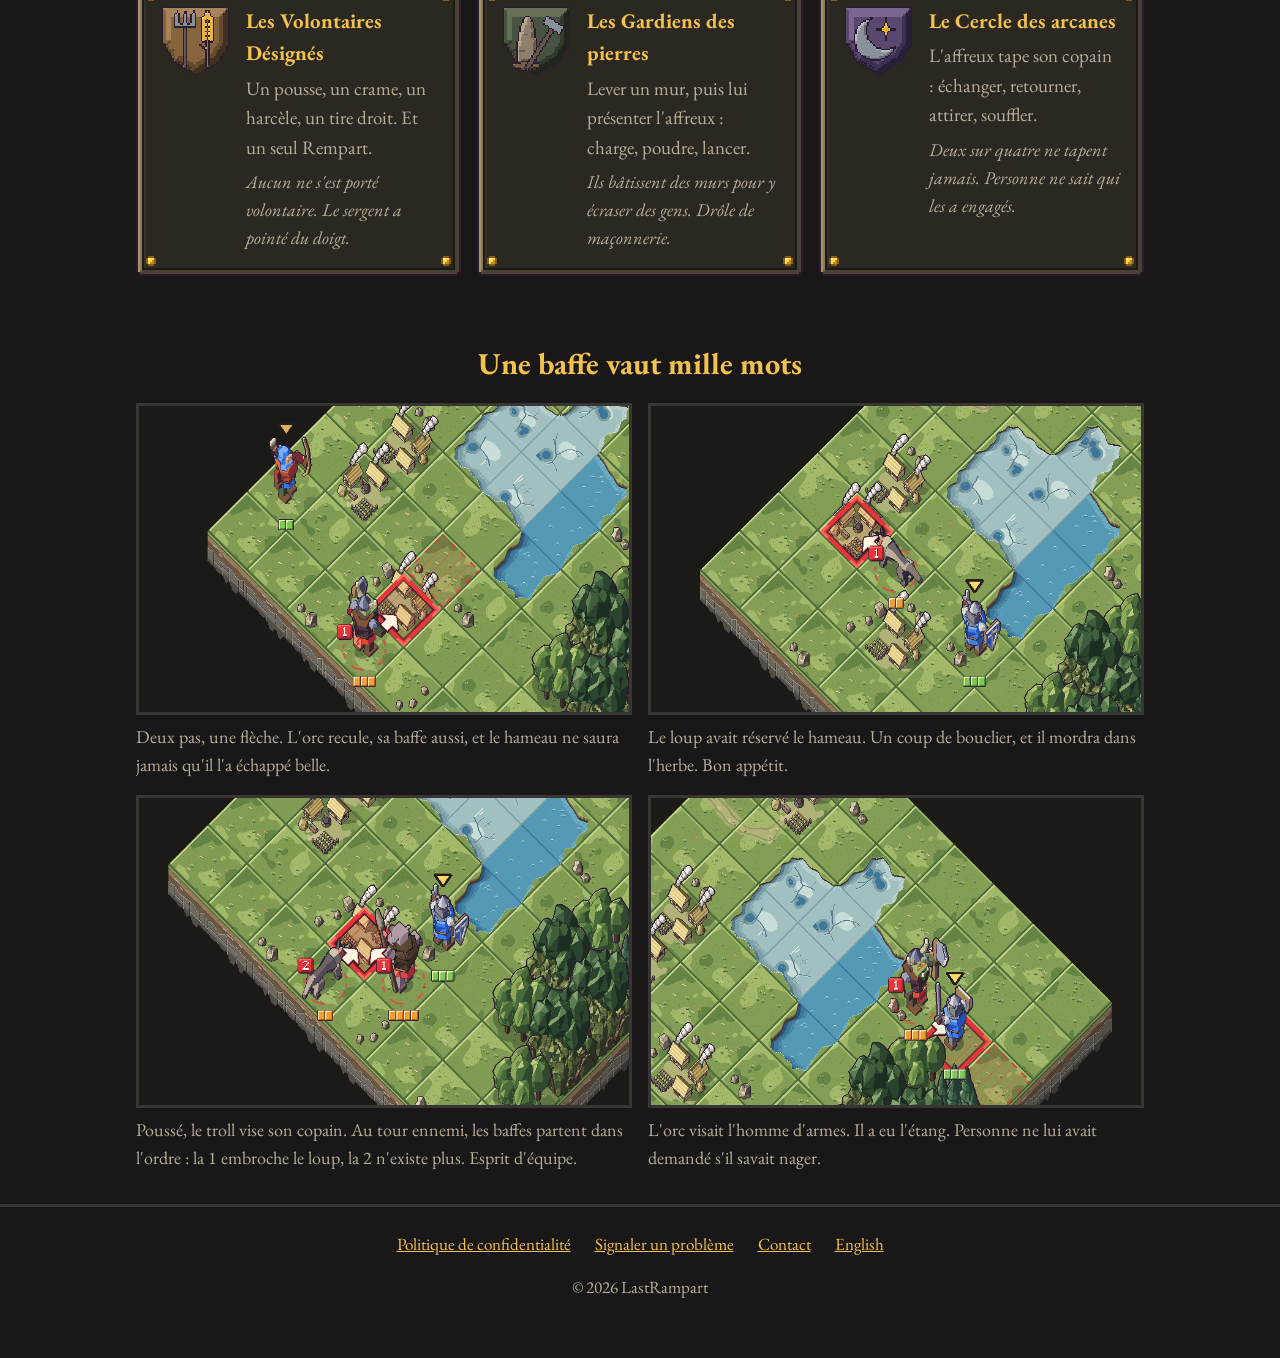
==== commit 5978d3d3: "Site : publication depuis 258c1cee" ====
--- a/index.html
+++ b/index.html
@@ -98,12 +98,26 @@
         </div>
       </section>
 
+      <!-- Les GIF de combat se refont par make site-gifs (parties forgées, .claude/skills/ux-capture/site-gifs.py). -->
       <section>
-        <h2>Les preuves</h2>
+        <h2>Une baffe vaut mille mots</h2>
         <div class="shots">
-          <img src="images/screenshot-1-fr.png" alt="Sur le rivage : cinq attaques annoncées, trois hameaux visés" loading="lazy" />
-          <img src="images/screenshot-2-fr.png" alt="Dans les vallées, un coup de bouclier pousse un orc d'élite contre un obstacle et annule son attaque" loading="lazy" />
-          <img src="images/screenshot-3-fr.png" alt="À Roche-Noire, le dragon rouge annonce son souffle de feu sur deux hameaux" loading="lazy" />
+          <figure>
+            <img src="images/combat-move.gif" width="800" height="500" loading="lazy" alt="L'archer avance de deux cases puis tire sur l'orc qui vise un hameau : l'orc recule d'une case, sa case rouge glisse à côté du hameau, et la case visée prend feu" />
+            <figcaption>Deux pas, une flèche. L'orc recule, sa baffe aussi, et le hameau ne saura jamais qu'il l'a échappé belle.</figcaption>
+          </figure>
+          <figure>
+            <img src="images/combat-push.gif" width="800" height="500" loading="lazy" alt="Le loup annonce sa morsure sur un hameau ; l'homme d'armes s'approche et le pousse d'un coup de bouclier : la case rouge part avec le loup, sur une case vide" />
+            <figcaption>Le loup avait réservé le hameau. Un coup de bouclier, et il mordra dans l'herbe. Bon appétit.</figcaption>
+          </figure>
+          <figure>
+            <img src="images/combat-turn.gif" width="800" height="500" loading="lazy" alt="Le troll et le loup visent le même hameau. Poussé, le troll vise le loup ; au tour ennemi, son attaque numéro 1 abat le loup, dont l'attaque numéro 2 ne part jamais" />
+            <figcaption>Poussé, le troll vise son copain. Au tour ennemi, les baffes partent dans l'ordre : la 1 embroche le loup, la 2 n'existe plus. Esprit d'équipe.</figcaption>
+          </figure>
+          <figure>
+            <img src="images/combat-water.gif" width="800" height="500" loading="lazy" alt="L'orc annonce une attaque sur l'homme d'armes, qui le pousse d'un coup de bouclier dans l'étang : l'orc se noie et son attaque disparaît avec lui" />
+            <figcaption>L'orc visait l'homme d'armes. Il a eu l'étang. Personne ne lui avait demandé s'il savait nager.</figcaption>
+          </figure>
         </div>
       </section>
     </div>
--- a/style.css
+++ b/style.css
@@ -302,6 +302,17 @@
   border: 3px solid var(--stone-light);
 }
 
+/* Les GIF de combat : un plateau en mouvement, sa légende dessous. */
+.shots figure {
+  margin: 0;
+}
+
+.shots figcaption {
+  margin-top: 8px;
+  color: var(--ink-soft);
+  font-size: 0.95rem;
+}
+
 /* Les pages de texte (confidentialité). */
 .document {
   max-width: calc(var(--measure) + 48px);
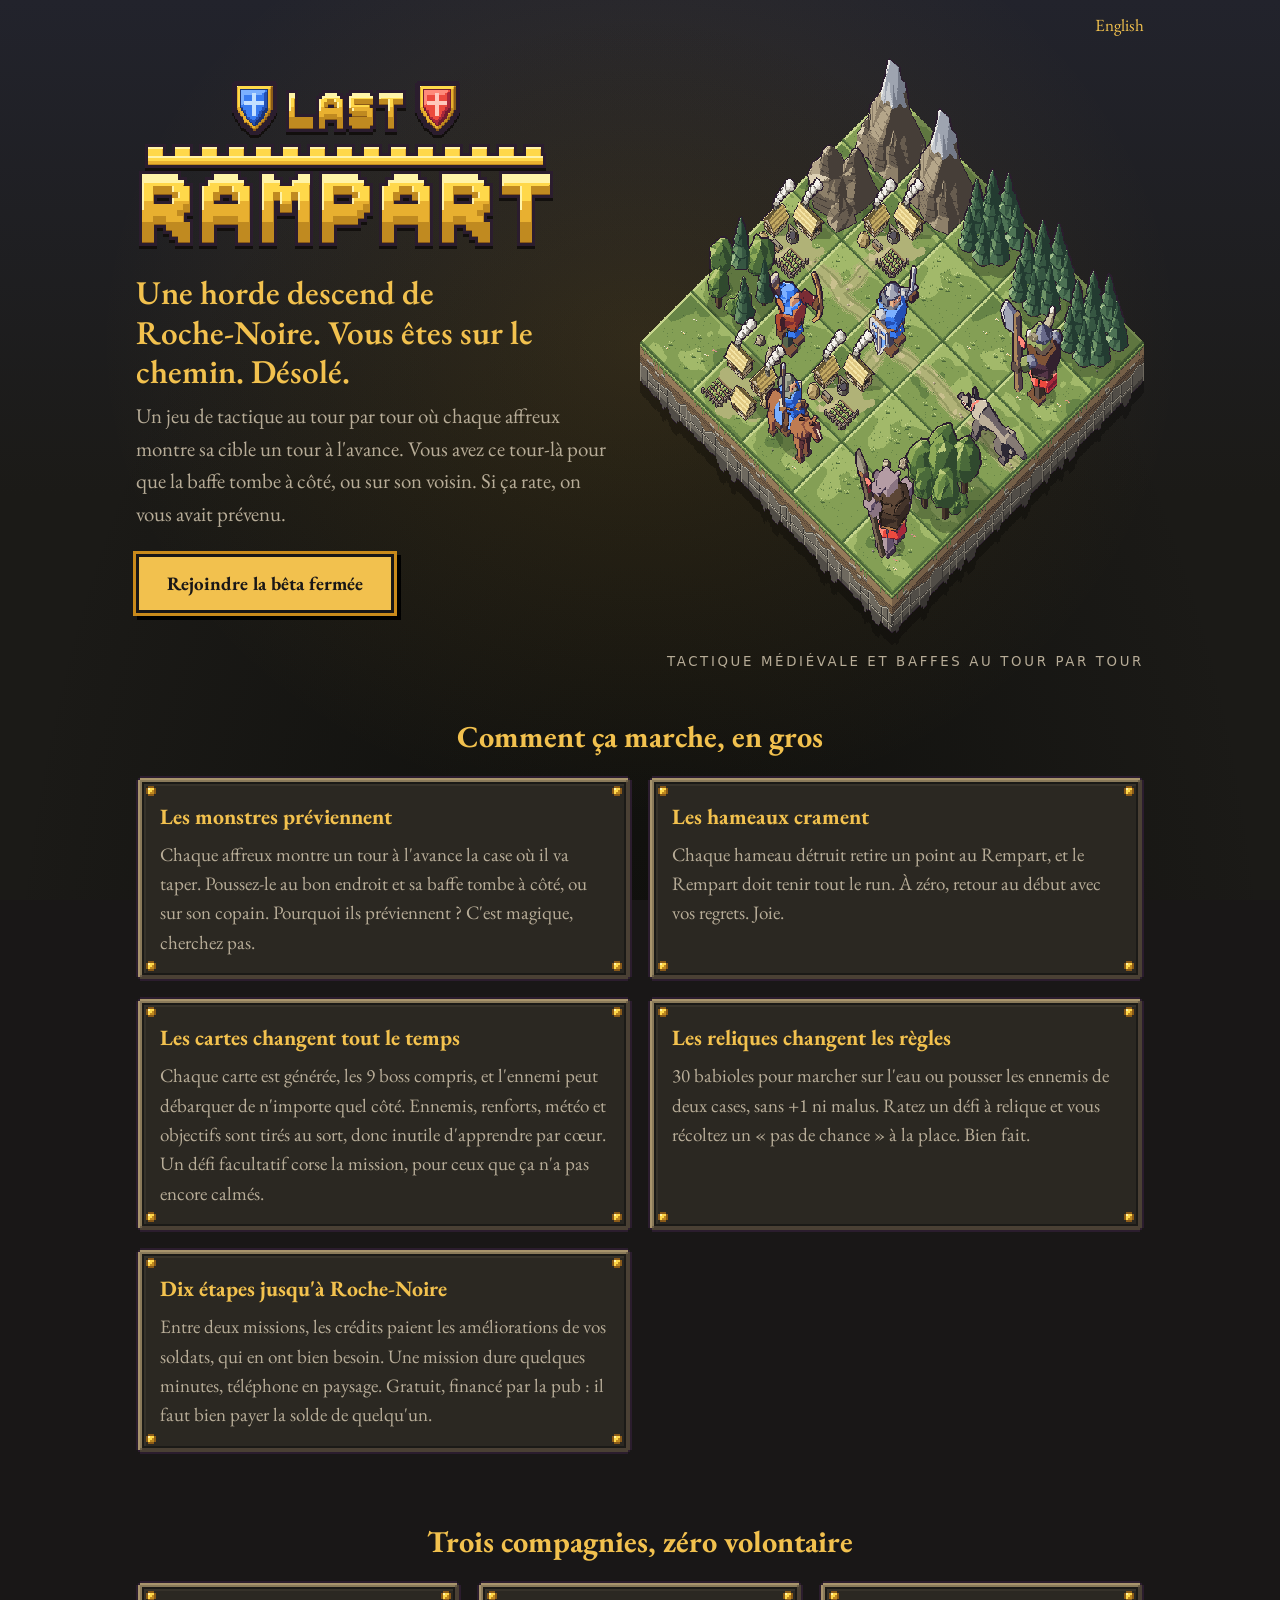
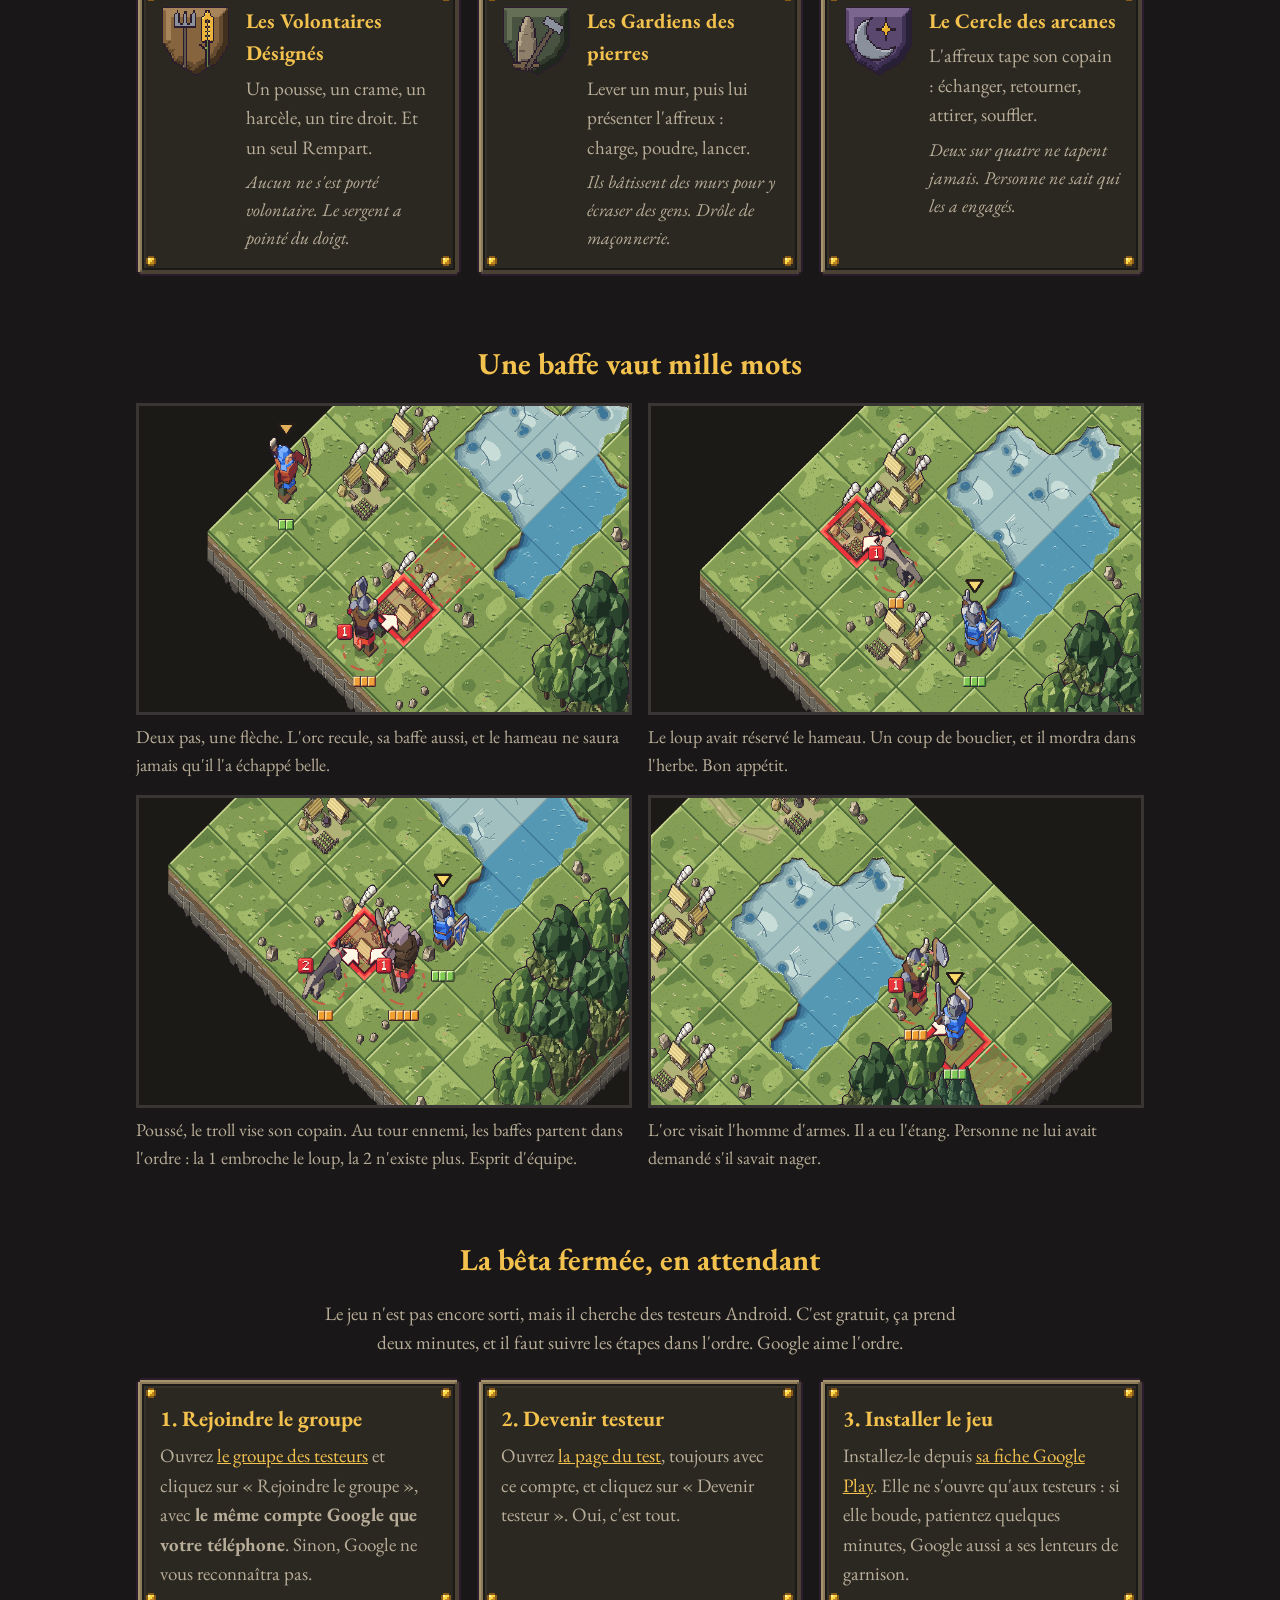
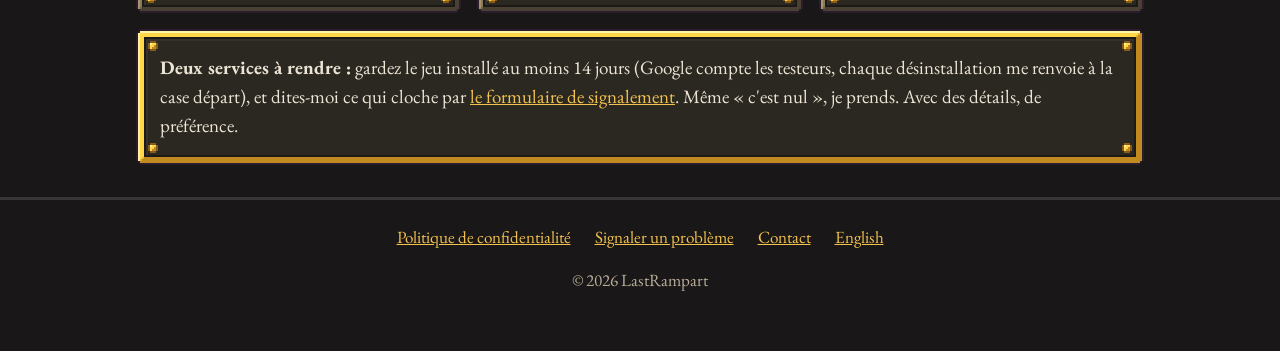
==== commit 90d7c6eb: "Site : publication depuis bfdb0fb7" ====
--- a/index.html
+++ b/index.html
@@ -34,9 +34,9 @@
             Un jeu de tactique au tour par tour où chaque affreux montre sa cible un tour à l'avance. Vous avez ce
             tour-là pour que la baffe tombe à côté, ou sur son voisin. Si ça rate, on vous avait prévenu.
           </p>
-          <!-- Le jour de la sortie : remplacer ce bouton par le lien
-               https://play.google.com/store/apps/details?id=com.lastrampart.game -->
-          <a class="store-button" aria-disabled="true">Bientôt sur Google Play</a>
+          <!-- Le jour de la sortie : remplacer ce bouton par le lien de la fiche
+               https://play.google.com/store/apps/details?id=com.lastrampart.game, et retirer la section #beta. -->
+          <a class="store-button" href="#beta">Rejoindre la bêta fermée</a>
         </div>
         <img class="diorama pixel" src="images/diorama.png" alt="" width="640" height="729" />
         <p class="signature">Tactique médiévale et baffes au tour par tour</p>
@@ -120,6 +120,31 @@
           </figure>
         </div>
       </section>
+      <!-- La bêta fermée du Play Store, jusqu'à la sortie : groupe Google, puis inscription au test. -->
+      <section id="beta">
+        <h2>La bêta fermée, en attendant</h2>
+        <p class="section-lead">
+          Le jeu n'est pas encore sorti, mais il cherche des testeurs Android. C'est gratuit, ça prend deux minutes,
+          et il faut suivre les étapes dans l'ordre. Google aime l'ordre.
+        </p>
+        <ol class="grid steps">
+          <li class="panel feature">
+            <h3>1. Rejoindre le groupe</h3>
+            <p>Ouvrez <a href="https://groups.google.com/g/last-rampart--bta">le groupe des testeurs</a> et cliquez sur « Rejoindre le groupe », avec <strong>le même compte Google que votre téléphone</strong>. Sinon, Google ne vous reconnaîtra pas.</p>
+          </li>
+          <li class="panel feature">
+            <h3>2. Devenir testeur</h3>
+            <p>Ouvrez <a href="https://play.google.com/apps/testing/com.lastrampart.game">la page du test</a>, toujours avec ce compte, et cliquez sur « Devenir testeur ». Oui, c'est tout.</p>
+          </li>
+          <li class="panel feature">
+            <h3>3. Installer le jeu</h3>
+            <p>Installez-le depuis <a href="https://play.google.com/store/apps/details?id=com.lastrampart.game">sa fiche Google Play</a>. Elle ne s'ouvre qu'aux testeurs : si elle boude, patientez quelques minutes, Google aussi a ses lenteurs de garnison.</p>
+          </li>
+        </ol>
+        <div class="panel gold beta-ask">
+          <p><strong>Deux services à rendre :</strong> gardez le jeu installé au moins 14 jours (Google compte les testeurs, chaque désinstallation me renvoie à la case départ), et dites-moi ce qui cloche par <a href="signaler.html">le formulaire de signalement</a>. Même « c'est nul », je prends. Avec des détails, de préférence.</p>
+        </div>
+      </section>
     </div>
 
     <footer>
--- a/style.css
+++ b/style.css
@@ -422,3 +422,21 @@
   font-weight: 700;
   cursor: pointer;
 }
+
+/* La bêta fermée (#beta) : les trois étapes numérotées dans leur titre, puis la demande dans le cadre doré. */
+.section-lead {
+  max-width: 640px;
+  margin: 0 auto 20px;
+  text-align: center;
+  color: var(--ink-soft);
+}
+
+.steps {
+  list-style: none;
+  padding: 0;
+  margin: 0 0 16px;
+}
+
+.beta-ask p {
+  margin: 0;
+}
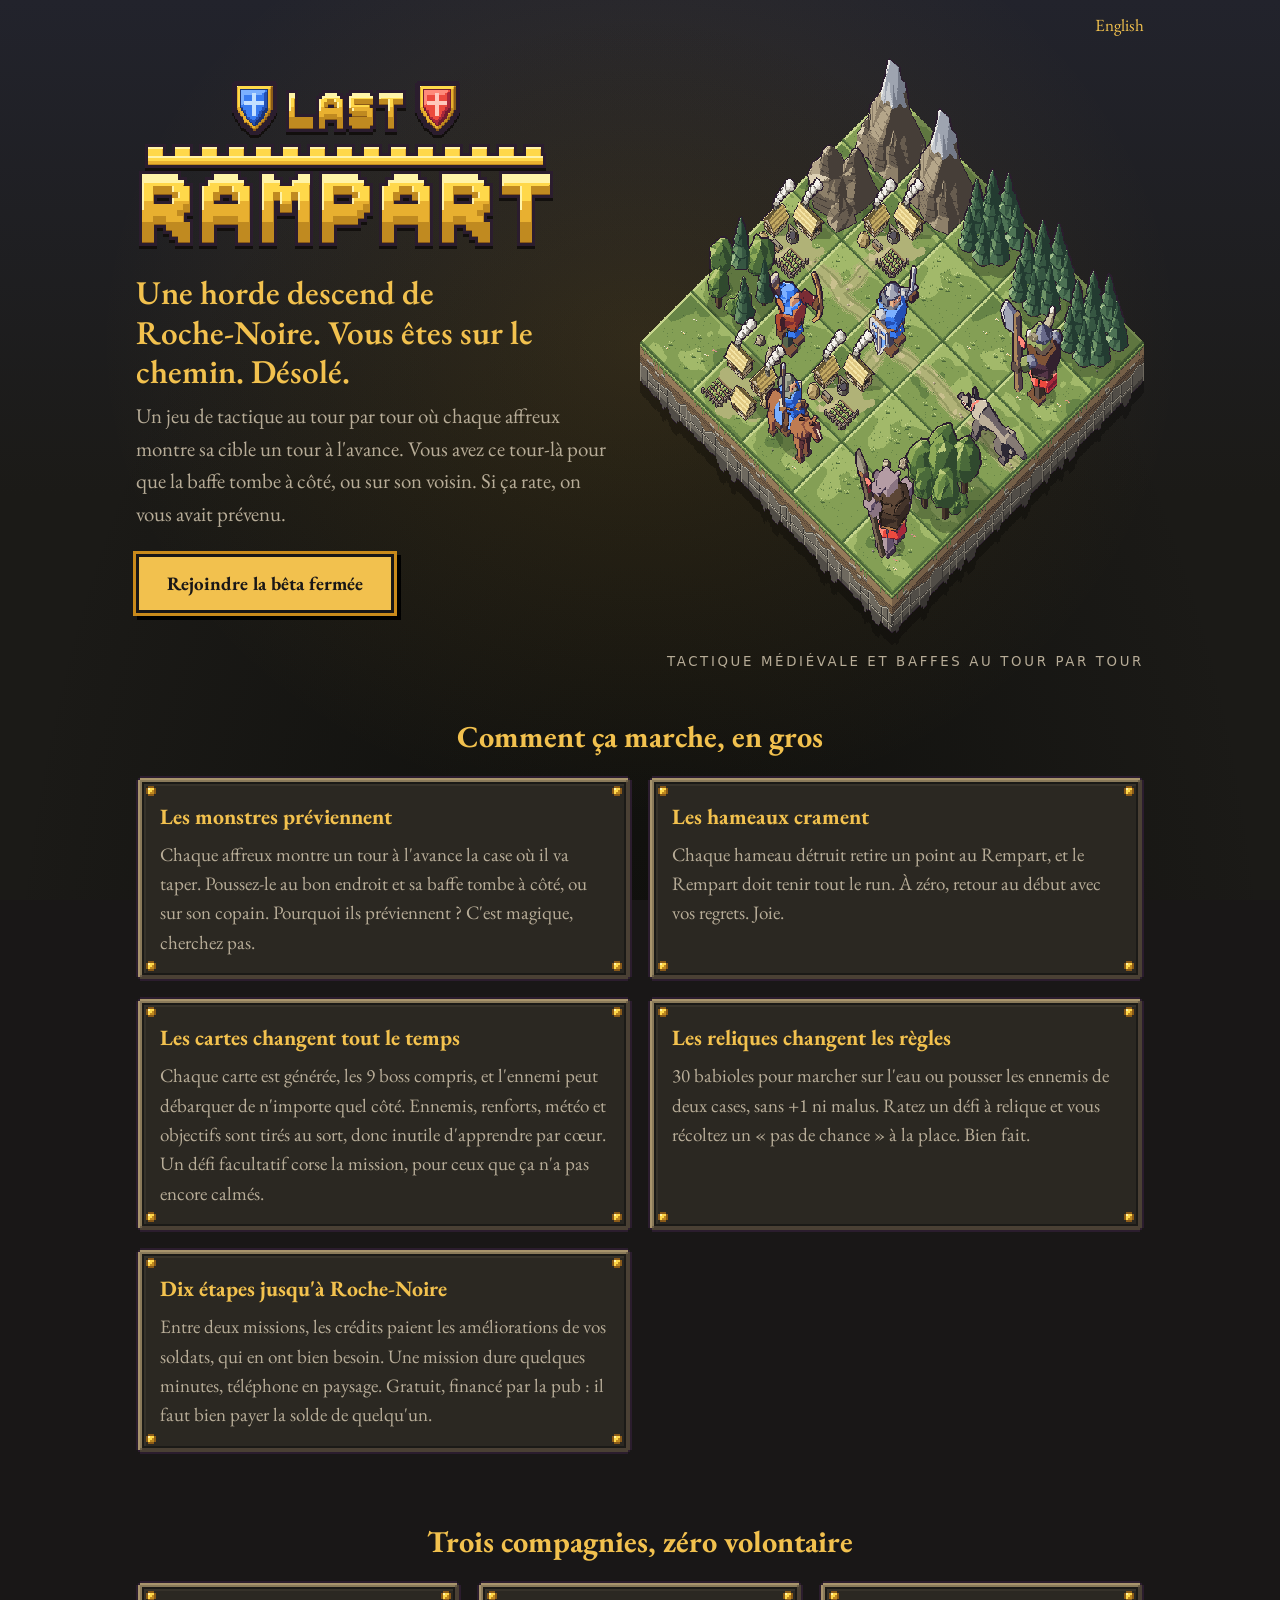
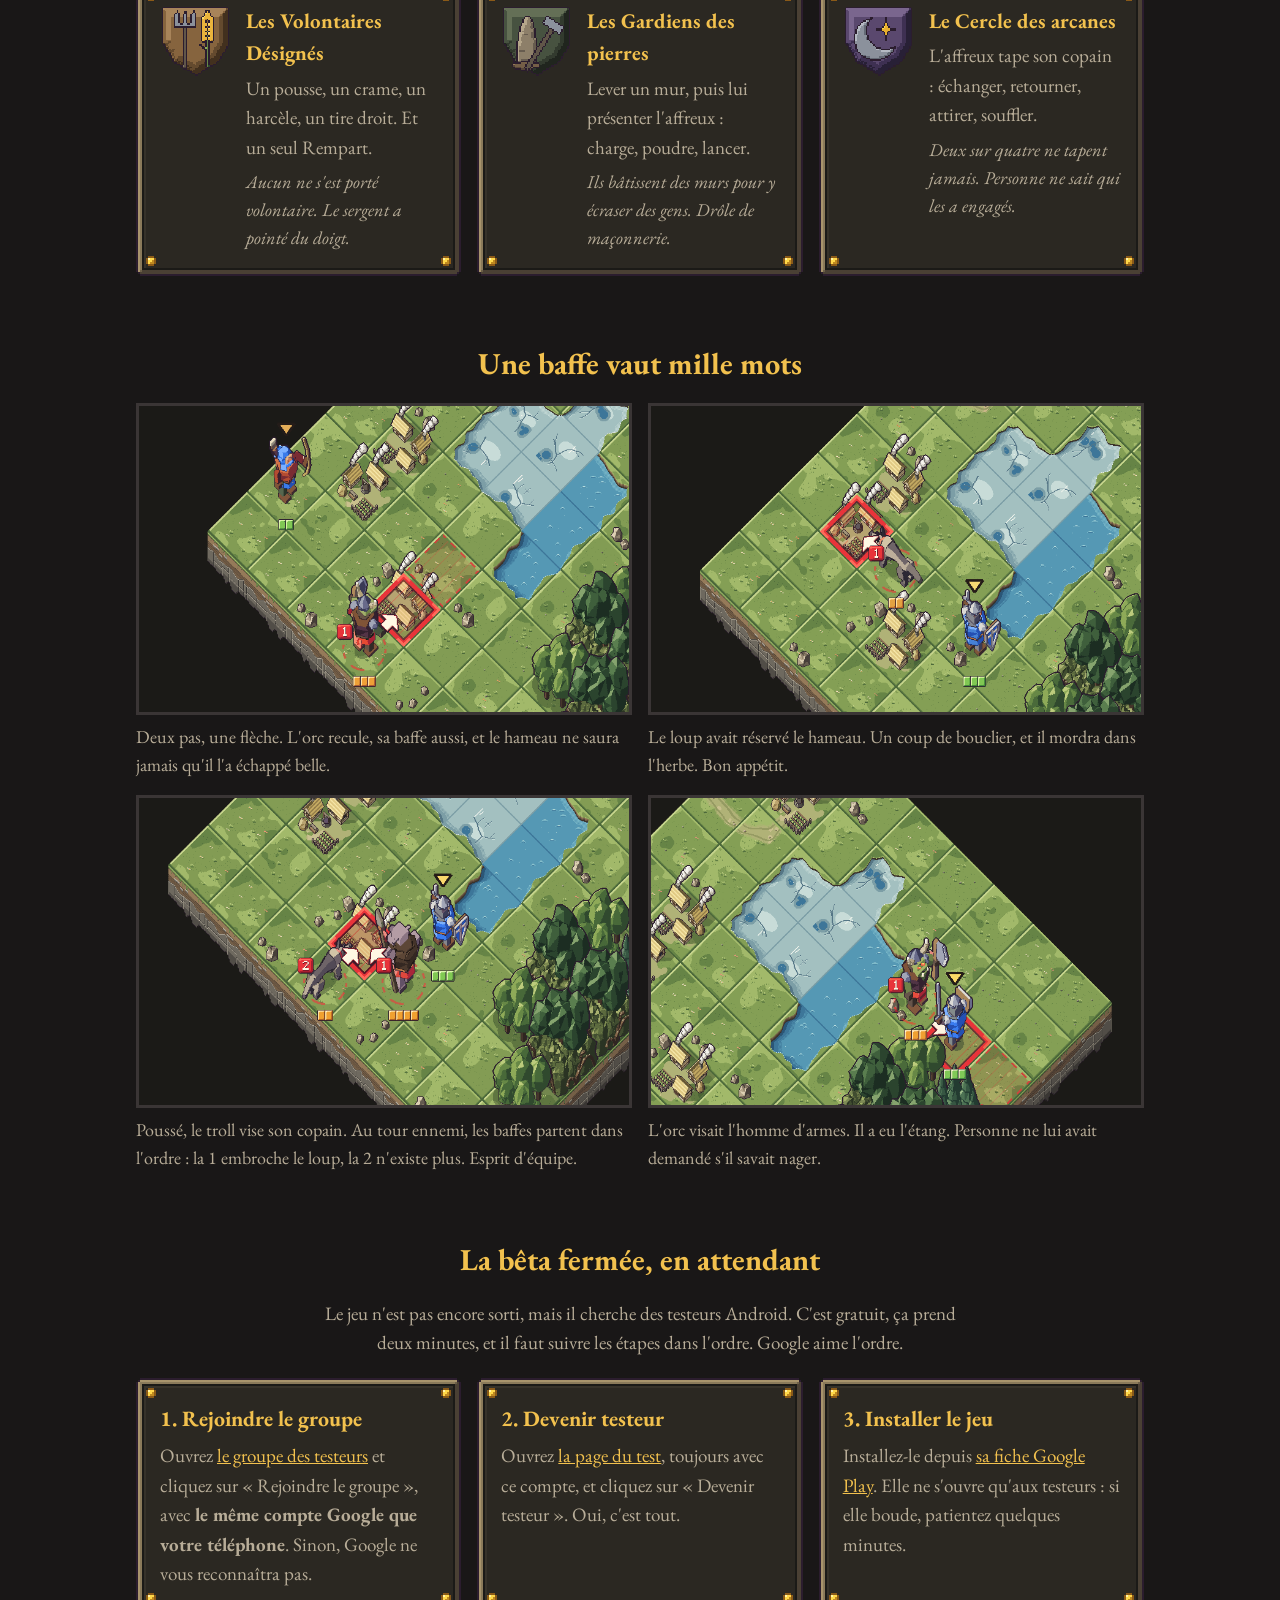
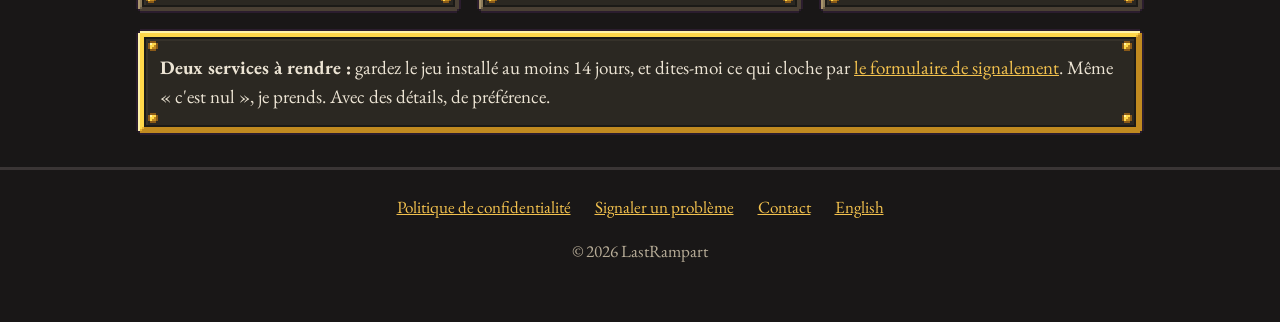
==== commit dbf4f85e: "Site : publication depuis c0aa9482" ====
--- a/index.html
+++ b/index.html
@@ -138,11 +138,11 @@
           </li>
           <li class="panel feature">
             <h3>3. Installer le jeu</h3>
-            <p>Installez-le depuis <a href="https://play.google.com/store/apps/details?id=com.lastrampart.game">sa fiche Google Play</a>. Elle ne s'ouvre qu'aux testeurs : si elle boude, patientez quelques minutes, Google aussi a ses lenteurs de garnison.</p>
+            <p>Installez-le depuis <a href="https://play.google.com/store/apps/details?id=com.lastrampart.game">sa fiche Google Play</a>. Elle ne s'ouvre qu'aux testeurs : si elle boude, patientez quelques minutes.</p>
           </li>
         </ol>
         <div class="panel gold beta-ask">
-          <p><strong>Deux services à rendre :</strong> gardez le jeu installé au moins 14 jours (Google compte les testeurs, chaque désinstallation me renvoie à la case départ), et dites-moi ce qui cloche par <a href="signaler.html">le formulaire de signalement</a>. Même « c'est nul », je prends. Avec des détails, de préférence.</p>
+          <p><strong>Deux services à rendre :</strong> gardez le jeu installé au moins 14 jours, et dites-moi ce qui cloche par <a href="signaler.html">le formulaire de signalement</a>. Même « c'est nul », je prends. Avec des détails, de préférence.</p>
         </div>
       </section>
     </div>
